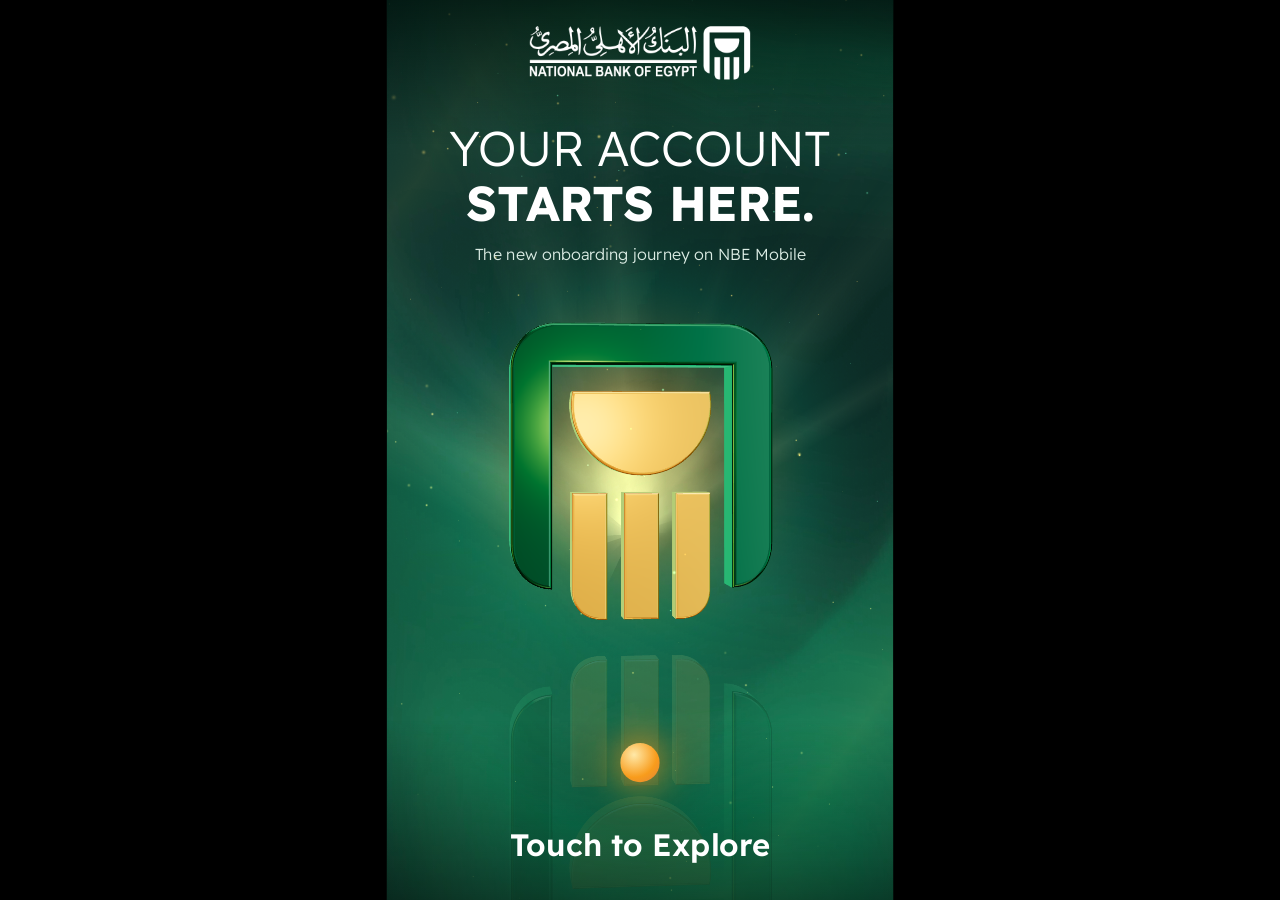
==== index.html @ 0a158e61 "Add files via upload" ====
<!doctype html>
<html lang="en" dir="ltr">
<head>
<meta charset="utf-8">
<title>NBE at ICT 2026</title>
<link rel="icon" type="image/png" href="assets/img/favicon.png">
<meta name="viewport" content="width=device-width, initial-scale=1, maximum-scale=1, user-scalable=no">
<link rel="stylesheet" href="css/app.css">
</head>
<body data-stage="boot">
<div id="stage">
  <canvas id="gl" aria-hidden="true"></canvas>
  <div id="vignette" aria-hidden="true"></div>

  <!-- Fallback emblem, used only when WebGL is unavailable -->
  <div id="flatEmblem" aria-hidden="true"></div>

  <!-- 1. ATTRACT -->
  <section id="attract" class="layer">
    <h1 class="mega" id="attractTitle"></h1>
    <p class="attract-sub" id="attractSub"></p>
    <div class="touch">
      <div class="touch-ring"><i></i><i></i><i></i><b></b></div>
      <div class="touch-label" id="attractCta"></div>
    </div>
  </section>

  <!-- 2. WELCOME -->
  <section id="welcome" class="layer">
    <h1 class="mega" id="welcomeTitle"></h1>
    <p class="lede" id="welcomeSub"></p>
    <button class="cta-gold" id="getStarted" type="button"><span id="getStartedLabel"></span><svg viewBox="0 0 24 24" class="flip" aria-hidden="true"><path d="M9 4l8 8-8 8" fill="none" stroke="currentColor" stroke-width="2.6" stroke-linecap="round" stroke-linejoin="round"/></svg></button>
  </section>

  <!-- 3. ONBOARDING: caption and journey track around the phone -->
  <section id="onboard" class="layer">
    <img id="flyer" alt="" aria-hidden="true">
    <div class="caption"><h2 id="capTitle"></h2></div>
    <div class="track-wrap">
      <div class="track" id="track"><div class="track-fill" id="trackFill"></div></div>
      <div class="track-note"><span class="tap-dot"></span><span id="trackHint"></span><em id="trackDemo"></em></div>
    </div>
  </section>

  <!-- The one phone that travels through Welcome and Onboarding -->
  <div id="phoneRig" aria-live="polite">
    <div id="phoneTilt">
      <div class="phone">
        <i class="side-btn a"></i><i class="side-btn b"></i><i class="side-btn c"></i>
        <div class="screen">
          <div class="screen-scale" id="screen">
            <div class="views" id="views"></div>
            <div class="statusbar" id="statusbar" dir="ltr">
              <span>9:41</span>
              <svg viewBox="0 0 68 14" aria-hidden="true"><g fill="currentColor"><rect x="0" y="9" width="3" height="4" rx="1"/><rect x="5" y="6.5" width="3" height="6.5" rx="1"/><rect x="10" y="4" width="3" height="9" rx="1"/><rect x="15" y="1" width="3" height="12" rx="1"/><path d="M31 3.2c2.3 0 4.4.9 6 2.4l1.2-1.3A10.4 10.4 0 0 0 31 1.4c-2.8 0-5.3 1.1-7.2 2.9L25 5.6a8.7 8.7 0 0 1 6-2.4zm0 3.7c1.3 0 2.5.5 3.4 1.3l1.2-1.3A6.8 6.8 0 0 0 31 5.1c-1.8 0-3.4.7-4.6 1.8l1.2 1.3c.9-.8 2.1-1.3 3.4-1.3zm0 3.5-2 2.1 2 .1 2-.1z"/><rect x="44.5" y="2" width="20" height="10.5" rx="3" fill="none" stroke="currentColor" opacity=".5"/><rect x="46" y="3.5" width="17" height="7.5" rx="1.8"/><rect x="65.5" y="5.5" width="1.5" height="3.5" rx=".7" opacity=".5"/></g></svg>
            </div>
            <div class="island"></div>
            <div class="homebar"></div>
          </div>
        </div>
      </div>
    </div>
  </div>

  <!-- 4. COMPLETION -->
  <section id="done" class="layer">
    <h1 class="mega" id="doneTitle"></h1>
    <p class="lede" id="doneSub"></p>
    <div class="qr-row" id="qrRow"></div>
    <div class="scan-label" id="doneScan"></div>
    <button class="ghost-btn" id="restart" type="button">
      <svg viewBox="0 0 48 48" class="timer" aria-hidden="true"><circle cx="24" cy="24" r="21"/><circle id="restartRing" cx="24" cy="24" r="21" pathLength="100"/></svg>
      <span id="restartLabel"></span>
    </button>
  </section>

  <!-- Persistent chrome -->
  <button id="logo" type="button" aria-label="National Bank of Egypt"></button>
  <div id="chrome">
    <button class="pill" id="langBtn" type="button"></button>
    <button class="pill" id="exitBtn" type="button"></button>
  </div>

  <!-- Inactivity -->
  <div id="idle">
    <div class="idle-ring">
      <svg viewBox="0 0 200 200" aria-hidden="true"><circle cx="100" cy="100" r="92"/><circle id="idleRing" cx="100" cy="100" r="92" pathLength="100"/></svg>
      <span id="idleCount"></span>
    </div>
    <h2 id="idleTitle"></h2>
    <p id="idleSub"></p>
  </div>

  <!-- Staff settings: hold the logo for 3 seconds -->
  <form id="admin" autocomplete="off">
    <h3>Booth settings</h3>
    <label>App Store link<input id="aApple" type="url" dir="ltr" required></label>
    <label>Google Play link<input id="aPlay" type="url" dir="ltr" required></label>
    <label>Smart link (optional: one QR that detects the phone)<input id="aSmart" type="url" dir="ltr"></label>
    <div class="row">
      <label>Idle (sec)<input id="aIdle" type="number" min="10" max="600" required></label>
      <label>Countdown (sec)<input id="aCount" type="number" min="3" max="60" required></label>
      <label>Completion (sec)<input id="aDone" type="number" min="10" max="600" required></label>
    </div>
    <div class="row">
      <label>Volume (0 to 1)<input id="aVol" type="number" min="0" max="1" step="0.05" required></label>
      <label>Start language<select id="aLang"><option value="en">English</option><option value="ar">العربية</option></select></label>
    </div>
    <div class="row actions">
      <button type="button" id="aReset">Reset to defaults</button>
      <button type="button" id="aCancel">Cancel</button>
      <button type="submit" class="primary">Save</button>
    </div>
  </form>
</div>

<script src="config.js"></script>
<script src="js/vendor/three.min.js"></script>
<script src="js/vendor/qrcode.js"></script>
<script src="js/brand-assets.js"></script>
<script src="js/background-data.js"></script>
<script src="js/i18n.js"></script>
<script src="js/scene.js"></script>
<script src="js/flow.js"></script>
<script src="js/app.js"></script>
</body>
</html>
---- css/app.css ----
@font-face { font-family: "Readex"; src: url("../assets/fonts/readex-latin.woff2") format("woff2"); font-weight: 160 700; unicode-range: U+0000-00FF, U+2000-206F, U+20AC, U+2122; font-display: block; }
@font-face { font-family: "Readex"; src: url("../assets/fonts/readex-arabic.woff2") format("woff2"); font-weight: 160 700; unicode-range: U+0600-06FF, U+0750-077F, U+200C-200E, U+FB50-FDFF, U+FE70-FEFF; font-display: block; }

:root {
  --green: #00643E; --green-brand: #006241; --orange: #F89C1C; --gold-a: #F7D44F; --gold-b: #E0823A;
  --ink: #333333; --grey: #727272; --line: #E4E4E4; --soft: #FAF8F5; --blue: #0076CB;
  --deep: #01140E; --cream: #FFF4DF;
  --ease: cubic-bezier(.2, .8, .2, 1); --ease-io: cubic-bezier(.76, 0, .24, 1); --spring: cubic-bezier(.3, 1.45, .45, 1);
}
* { box-sizing: border-box; margin: 0; padding: 0; -webkit-tap-highlight-color: transparent; }
html, body { width: 100%; height: 100%; overflow: hidden; background: #000; touch-action: manipulation; user-select: none; -webkit-user-select: none; -webkit-touch-callout: none; }
body { font-family: "Gill Sans", "Gill Sans MT", "Readex", "Segoe UI", system-ui, sans-serif; color: #fff; }
button { font: inherit; color: inherit; background: none; border: 0; cursor: pointer; touch-action: manipulation; }
img { display: block; -webkit-user-drag: none; }
svg { display: block; }
[dir="rtl"] .flip { transform: scaleX(-1); }

#stage { position: absolute; left: 0; top: 0; width: 1080px; height: 1920px; overflow: hidden; transform-origin: 0 0; background: var(--deep) url("../assets/img/background.webp") center / cover no-repeat; }
#gl { position: absolute; inset: 0; width: 1080px; height: 1920px; z-index: 0; }
#vignette { position: absolute; z-index: 1; inset: 0; pointer-events: none; background: linear-gradient(#01140ecc 0, transparent 16%, transparent 80%, #01140ea8 100%); }
.layer { position: absolute; z-index: 3; inset: 0; opacity: 0; visibility: hidden; transition: opacity .7s, visibility 0s .7s; }
.nbe-logo .m-word { fill: #fff; } .nbe-logo .m-arch, .nbe-mark .m-arch { fill: #fff; }

/* Shared type */
.mega { font-weight: 600; line-height: 1.04; text-align: center; }
[dir="rtl"] .mega { letter-spacing: 0; line-height: 1.26; }
.line { display: block; overflow: hidden; padding: .06em .08em .12em; margin-bottom: -.1em; }
[dir="rtl"] .line { padding: .12em .08em .2em; margin-bottom: -.2em; }
.line > span { display: block; transform: translateY(115%); }
.line:nth-child(2) > span { background: linear-gradient(100deg, var(--gold-a), var(--orange) 55%, var(--gold-b)); -webkit-background-clip: text; background-clip: text; color: transparent; padding-bottom: .06em; }
.in .line > span, body[data-stage="welcome"] #welcome .line > span, body[data-stage="done"] #done .line > span { transform: none; transition: transform 1.1s var(--ease); }
.line:nth-child(2) > span { transition-delay: .12s !important; }
#attract .mega, #welcome .mega { text-transform: uppercase; letter-spacing: .01em; }
#attract .line:nth-child(1) > span, #welcome .line:nth-child(1) > span { font-weight: 300; }
#attract .line:nth-child(2) > span, #welcome .line:nth-child(2) > span { font-weight: 700; }
.lede { font-size: 40px; font-weight: 300; line-height: 1.4; text-align: center; color: #e7f2ec; }

/* Chrome */
#logo { position: absolute; left: 50%; top: 56px; width: 470px; transform: translateX(-50%); transition: all .9s var(--ease-io); z-index: 20; padding: 0; }
#logo img { width: 100%; height: auto; }
body:not([data-stage="attract"]):not([data-stage="boot"]) #logo { top: 44px; left: 56px; width: 300px; transform: none; }
html[dir="rtl"] body:not([data-stage="attract"]):not([data-stage="boot"]) #logo { left: calc(100% - 356px); }
body[data-stage="done"] #logo { opacity: 1; }
#chrome { position: absolute; top: 44px; inset-inline-end: 48px; display: flex; gap: 14px; z-index: 20; opacity: 0; pointer-events: none; transition: opacity .6s; }
body[data-stage="welcome"] #chrome, body[data-stage="onboard"] #chrome, body[data-stage="done"] #chrome { opacity: 1; pointer-events: auto; }
body[data-stage="done"] #exitBtn { display: none; }
body.en-only #langBtn, body.en-only #admin label:has(#aLang) { display: none; }
.pill { min-width: 112px; height: 80px; padding: 0 30px; border-radius: 40px; font-size: 28px; font-weight: 400; background: rgba(255, 255, 255, .1); border: 1.5px solid rgba(255, 255, 255, .28); backdrop-filter: blur(14px); transition: transform .2s var(--ease), background .2s; }
.pill:active { transform: scale(.94); background: rgba(255, 255, 255, .24); }

/* 1 Attract */
body[data-stage="attract"] #attract { opacity: 1; visibility: visible; transition: opacity 1s; cursor: pointer; }
body.flying #attract > *, body.flying #logo { opacity: 0; transition: opacity .5s; }
#attract .mega { position: absolute; left: 0; right: 0; top: 256px; font-size: 104px; letter-spacing: -1px; }
#attract .line:nth-child(2) > span, #welcome .line:nth-child(2) > span { font-weight: 700; background: none; color: #fff; }
[dir="rtl"]#attract .mega { font-size: 132px; top: 190px; }
.attract-sub { position: absolute; left: 60px; right: 60px; top: 520px; text-align: center; font-size: 34px; font-weight: 300; color: #dbece4; opacity: 0; }
.in .attract-sub { opacity: 1; transition: opacity 1s .55s; }
.touch { position: absolute; left: 0; right: 0; bottom: 76px; display: flex; flex-direction: column; align-items: center; }
.touch-ring { position: relative; width: 196px; height: 196px; }
.touch-ring b { position: absolute; inset: 56px; border-radius: 50%; background: radial-gradient(circle at 35% 30%, #FFE9A8, var(--orange) 60%, var(--gold-b)); box-shadow: 0 0 70px 16px rgba(248, 156, 28, .55); animation: core 2.6s ease-in-out infinite; }
.touch-ring i { position: absolute; inset: 0; border-radius: 50%; border: 2.5px solid rgba(255, 214, 140, .8); animation: ripple 3s var(--ease) infinite; opacity: 0; }
.touch-ring i:nth-child(2) { animation-delay: 1s; } .touch-ring i:nth-child(3) { animation-delay: 2s; }
@keyframes ripple { 0% { transform: scale(.32); opacity: 0; } 18% { opacity: .95; } 100% { transform: scale(1.7); opacity: 0; } }
@keyframes core { 0%, 100% { transform: scale(1); } 50% { transform: scale(.86); } }
.touch-label { margin-top: 36px; font-size: 66px; font-weight: 600; }
[dir="rtl"] .touch-label { letter-spacing: 0; }

/* 2 Welcome */
body[data-stage="welcome"] #welcome { opacity: 1; visibility: visible; transition: opacity .9s .15s; }
#welcome .mega { position: absolute; left: 30px; right: 30px; top: 196px; font-size: 104px; letter-spacing: -1px; white-space: nowrap; }
[dir="rtl"]#welcome .mega { font-size: 92px; top: 196px; }
#welcome .lede { position: absolute; left: 110px; right: 110px; top: 480px; opacity: 0; transform: translateY(24px); transition: all .9s var(--ease) .3s; }
body[data-stage="welcome"] #welcome .lede { opacity: 1; transform: none; }
.cta-gold { position: absolute; left: 50%; top: 660px; width: 560px; height: 136px; margin-left: -280px; border-radius: 68px; display: flex; align-items: center; justify-content: center; gap: 22px; color: #fff; font-size: 50px; font-weight: 600; background: linear-gradient(100deg, var(--gold-a), var(--orange) 60%, var(--gold-b)); box-shadow: 0 26px 70px -12px rgba(248, 156, 28, .7), inset 0 2px 0 rgba(255, 255, 255, .55); overflow: hidden; z-index: 8; opacity: 0; transform: translateY(40px) scale(.9); transition: opacity .7s .45s, transform .9s var(--spring) .45s; }
body[data-stage="welcome"] .cta-gold { opacity: 1; transform: none; }
.cta-gold:active { transform: scale(.96) !important; transition: transform .15s; }
.cta-gold::after { content: ""; position: absolute; top: -40%; bottom: -40%; width: 90px; left: -30%; background: rgba(255, 255, 255, .55); filter: blur(16px); transform: skewX(-20deg); animation: sheen 3.6s ease-in-out infinite; }
@keyframes sheen { 0%, 55% { left: -30%; } 100% { left: 125%; } }
.cta-gold svg { width: 50px; height: 50px; }

/* The phone */
#phoneRig { position: absolute; left: 215px; top: 272px; width: 650px; height: 1376px; transform-style: preserve-3d; z-index: 6; transition: transform 1.25s var(--ease-io), opacity .7s; will-change: transform; transform: perspective(2600px) translate3d(0, 1900px, 0) rotateX(32deg); opacity: 0; pointer-events: none; }
body[data-stage="welcome"] #phoneRig { opacity: 1; transform: perspective(2600px) translate3d(0, 610px, -80px) rotateX(16deg) rotateY(-17deg) rotateZ(5deg) scale(.86); }
html[dir="rtl"] body[data-stage="welcome"] #phoneRig { transform: perspective(2600px) translate3d(0, 610px, -80px) rotateX(16deg) rotateY(17deg) rotateZ(-5deg) scale(.86); }
body[data-stage="onboard"] #phoneRig { opacity: 1; transform: perspective(2600px); pointer-events: auto; }
body[data-stage="done"] #phoneRig { opacity: 0; transform: perspective(2600px) translate3d(0, -600px, -900px) rotateX(-14deg) scale(.3); transition: transform 1s var(--ease-io), opacity .55s .35s; }
#phoneTilt { width: 100%; height: 100%; transform: rotateX(var(--rx, 0deg)) rotateY(var(--ry, 0deg)); transform-style: preserve-3d; transition: transform .8s var(--ease); }
.phone { position: relative; width: 650px; height: 1376px; padding: 14px; border-radius: 104px; background: linear-gradient(135deg, #2c6a50, #0a3323 22%, #06281b 60%, #1b5a42); box-shadow: 0 0 0 2px rgba(255, 255, 255, .17) inset, 0 0 0 5px #021a10 inset, 0 70px 150px -30px #000e, 0 0 130px rgba(0, 180, 120, .22), 0 0 60px rgba(248, 156, 28, .1); }
.side-btn { position: absolute; width: 6px; border-radius: 4px; background: linear-gradient(#2c6a50, #0a3323); }
.side-btn.a { left: -5px; top: 300px; height: 96px; } .side-btn.b { left: -5px; top: 420px; height: 96px; } .side-btn.c { right: -5px; top: 356px; height: 150px; }
.screen { width: 622px; height: 1348px; border-radius: 90px; overflow: hidden; background: #fff; position: relative; }
.screen-scale { position: absolute; left: 0; top: 0; width: 375px; height: 812px; transform: scale(1.6587); transform-origin: 0 0; color: var(--ink); font-size: 14px; font-weight: 300; overflow: hidden; background: #fff; }

.statusbar { position: absolute; left: 0; right: 0; top: 0; height: 44px; padding: 0 27px 0 28px; display: flex; align-items: center; justify-content: space-between; font-size: 15px; font-weight: 600; color: #222; z-index: 30; pointer-events: none; transition: color .4s; }
.statusbar svg { width: 68px; height: 14px; }
.statusbar.light { color: #fff; }
.island { position: absolute; left: 50%; top: 11px; width: 92px; height: 25px; margin-left: -46px; border-radius: 16px; background: #000; z-index: 31; pointer-events: none; }
.homebar { position: absolute; left: 50%; bottom: 7px; width: 144px; height: 5px; margin-left: -72px; border-radius: 3px; background: #2b2b2b; z-index: 30; pointer-events: none; }

.views { position: absolute; inset: 0; overflow: hidden; }
.view { position: absolute; inset: 0; background: #fff; }
.view.entering { animation: vIn .62s var(--ease-io) both; z-index: 2; box-shadow: 0 0 40px #0003; }
.view.leaving { animation: vOut .62s var(--ease-io) both; z-index: 1; pointer-events: none; }
@keyframes vIn { from { transform: translateX(var(--in)); } to { transform: none; } }
@keyframes vOut { to { transform: translateX(var(--out)); filter: brightness(.82); } }
.view.entering .ill, .view.entering .card-wrap { animation: illIn .9s var(--spring) .18s both; }
@keyframes illIn { from { transform: translateY(18px) scale(.72) rotate(-4deg); opacity: 0; } to { transform: none; opacity: 1; } }

/* In-phone components, measured from the design */
.scr { position: absolute; inset: 0; display: flex; flex-direction: column; background: #fff; }
.scr.tinted { background: linear-gradient(205deg, #E9F1EE 0, #F7FAF8 22%, #fff 46%, #fff 70%, #FEF5EA 100%); }
.pad { padding: 0 16px; }
.nav { height: 104px; padding: 56px 16px 0; background: #fff; flex: none; position: relative; z-index: 2; }
.nav.with-progress { height: 125px; }
.nav-row { display: flex; align-items: center; gap: 12px; position: relative; height: 36px; }
.round { width: 36px; height: 36px; border-radius: 50%; background: #fff; color: var(--orange); box-shadow: 0 2px 10px rgba(0, 0, 0, .12); display: grid; place-items: center; flex: none; position: relative; }
.round::before { content: ""; position: absolute; inset: -10px; }
.round svg { width: 21px; height: 21px; }
.round:active { transform: scale(.9); }
.nav-title { font-size: 18.5px; font-weight: 600; }
.nav-title.orange { color: var(--orange); }
.nav-title.center { position: absolute; inset-inline: 40px; text-align: center; font-size: 16.4px; font-weight: 400; }
[dir="rtl"] .nav-title { letter-spacing: 0; }
.segs { display: flex; gap: 3.5px; margin-top: 15px; }
.segs i { flex: 1; height: 3.5px; border-radius: 2px; background: #D3D3D3; }
.segs i.on { background: var(--green); }
.view.entering .segs i.on:last-of-type { transition: none; }

h3 { font-size: 19.6px; font-weight: 600; line-height: 22px; color: #333; }
[dir="rtl"] h3, [dir="rtl"] h4 { letter-spacing: 0; line-height: 1.45; }
h3.mt { margin-top: 26px; }
h3.center, .center { text-align: center; }
.sub { font-size: 14.2px; line-height: 15.500px; color: var(--grey); margin-top: 9px; font-weight: 400; }
[dir="rtl"] .sub { line-height: 1.5; }
.sub + .field { margin-top: 20px; }
.q { font-size: 14.2px; color: #333; margin: 16px 0 10px; font-weight: 400; }
[dir="rtl"] .q { letter-spacing: 0; }
.ill.start { width: 100px; height: 100px; object-fit: contain; margin: 22px 0 16px -6px; }
[dir="rtl"] .ill.start { margin: 22px -6px 16px 0; }

.btn { position: relative; width: 100%; height: 50px; flex: none; border-radius: 25px; background: var(--green); color: #fff; font-size: 15.8px; font-weight: 400; display: flex; align-items: center; justify-content: center; gap: 8px; transition: transform .16s var(--ease), background .3s, color .3s; }
[dir="rtl"] .btn { letter-spacing: 0; }
.btn:active { transform: scale(.97); }
.btn.orange { background: var(--orange); }
.btn.off { background: #F5F5F5; color: #C9C9C9; }
.btn .chev { width: 18px; height: 18px; }
.foot { position: absolute; left: 16px; right: 16px; bottom: 32px; z-index: 3; }
.foot.stack { display: flex; flex-direction: column; gap: 12px; }

.field { position: relative; width: 100%; height: 60px; border-radius: 17px; border: 1px solid var(--line); background: #fff; padding: 0 16px; display: flex; align-items: center; font-size: 14.7px; color: var(--grey); text-align: start; transition: border-color .25s, box-shadow .25s; }
.field .val { display: none; color: #222; font-size: 16.4px; font-weight: 400; }
.field.has .val { display: inline-block; }
.field.has .ph { position: absolute; top: 10px; font-size: 11.4px; }
.field.has .val { margin-top: 15px; }
[dir="rtl"] .field .val[dir="ltr"] { text-align: right; }
.field.typing { border-color: var(--green); box-shadow: 0 0 0 3px rgba(0, 100, 62, .1); }
.field.typing .val::after { content: ""; display: inline-block; width: 1.5px; height: 16px; margin-inline-start: 2px; vertical-align: -3px; background: var(--green); animation: blink .7s steps(2) infinite; }
@keyframes blink { 50% { opacity: 0; } }

.select { position: relative; width: 100%; height: 60px; margin-bottom: 15px; border-radius: 17px; border: 1px solid var(--line); background: #fff; padding: 0 16px; display: flex; align-items: center; justify-content: space-between; text-align: start; color: var(--grey); font-size: 15.8px; transition: border-color .3s, background .3s; }
.select .sel-text { display: flex; flex-direction: column; gap: 1px; }
.select .val { display: none; color: #222; font-size: 15.3px; font-weight: 400; }
.select.has .val { display: block; }
.select.has .ph { font-size: 13.1px; }
.select .down { width: 20px; height: 20px; color: #666; flex: none; }
.select.filled { border-color: var(--green); background: #F0F7F3; }

/* The glow that leads the visitor */
.hint { z-index: 2; }
.hint::after { content: ""; position: absolute; inset: -1px; border-radius: inherit; border: 1.5px solid var(--orange); pointer-events: none; animation: hint 1.7s ease-out infinite; }
@keyframes hint { 0% { box-shadow: 0 0 0 0 rgba(248, 156, 28, .75); } 70% { box-shadow: 0 0 0 12px rgba(248, 156, 28, 0); } 100% { box-shadow: 0 0 0 0 rgba(248, 156, 28, 0); } }
.btn.hint::after { border-color: rgba(255, 215, 140, .9); }

.ico { display: inline-block; flex: none; }
.ico svg { width: 100%; height: 100%; }
.link { position: relative; color: var(--green); font-size: 14.2px; font-weight: 400; display: inline-flex; align-items: center; gap: 7px; }
[dir="rtl"] .link { letter-spacing: 0; }
.link.under { text-decoration: underline; text-underline-offset: 2px; }
.link.dark { color: #333; }
.ico.sm { width: 18px; height: 18px; }

/* Login */
.login { padding: 0 16px; display: block; }
.lang-row { position: absolute; top: 57px; inset-inline-end: 16px; }
.lang-pill { height: 36px; padding: 0 13px 0 11px; border-radius: 18px; background: #fff; box-shadow: 0 2px 10px rgba(0, 0, 0, .12); display: flex; align-items: center; gap: 7px; font-size: 13.1px; color: #333; }
.lang-pill .ico { width: 24px; height: 24px; }
.brand { position: absolute; top: 128px; left: 72px; width: 232px; }
.brand .m-word, .brand .m-arch { fill: var(--green-brand) !important; }
.brand svg { width: 100%; height: auto; }
.login > .field { position: absolute; top: 212px; left: 16px; right: 16px; width: auto; }
.login > .link.start { position: absolute; top: 285px; inset-inline-start: 28px; font-size: 13.1px; }
.login > .face { position: absolute; left: 160px; top: 331px; width: 56px; height: 56px; color: var(--green); }
.login > .face svg { width: 100%; height: 100%; }
.login > .btn:nth-of-type(n) { position: absolute; left: 16px; right: 16px; width: auto; }
.login > .btn:not(.orange) { top: 398px; }
.login > .btn.orange { top: 464px; }
.login > .scan { position: absolute; top: 543px; left: 0; right: 0; justify-content: center; font-size: 15.3px; }
.scan .ico { width: 20px; height: 20px; }
.login > .dark { position: absolute; top: 610px; left: 0; right: 0; justify-content: center; font-size: 15.3px; }
.tiles { position: absolute; left: 16px; right: -60px; top: 678px; display: flex; gap: 12px; }
.tile { width: 100px; height: 100px; flex: none; border-radius: 16px; background: var(--soft); display: flex; flex-direction: column; align-items: center; justify-content: flex-start; padding-top: 14px; gap: 7px; font-size: 12px; line-height: 15px; color: #333; text-align: center; }
.tile > span:last-child { padding: 0 8px; }
.tile .ico { width: 30px; height: 30px; color: var(--green); }

/* Documents */
.docs-hero { position: relative; height: 313px; overflow: hidden; flex: none; color: #fff; }
.docs-hero img { width: 100%; height: 100%; object-fit: cover; animation: heroZoom 9s ease-out both; }
@keyframes heroZoom { from { transform: scale(1.09); } to { transform: none; } }
.docs-hero .round { position: absolute; top: 57px; inset-inline-start: 16px; }
.docs-title { position: absolute; left: 12px; right: 12px; bottom: 25px; text-align: center; font-size: 25.6px; line-height: 29px; text-shadow: 0 2px 18px #0006; }
.docs-title b { display: block; font-weight: 600; } .docs-title span { font-weight: 400; }
[dir="rtl"] .docs-title { letter-spacing: 0; line-height: 1.35; font-size: 24px; }
.doc-list { list-style: none; padding: 26px 16px 8px; flex: none; }
.doc-list li { display: flex; align-items: center; gap: 13px; height: 40px; font-size: 14.2px; color: var(--grey); animation: rowIn .6s var(--ease) calc(.25s + var(--i) * .09s) both; }
@keyframes rowIn { from { opacity: 0; transform: translateX(14px); } to { opacity: 1; transform: none; } }
.doc-list .ico { width: 30px; height: 30px; color: var(--orange); }
.docs .pad { margin-top: 14px; }
.docs .pad .btn { position: relative; }

/* Identity */
.hero.center { display: grid; place-items: center; height: 208px; }
.hero .ill { width: 170px; height: 136px; object-fit: contain; }
.seg { position: relative; height: 46px; padding: 3px; border-radius: 23px; border: 1px solid var(--line); background: var(--soft); display: flex; margin-bottom: 24px; }
.seg button { position: relative; flex: 1; font-size: 14.2px; color: var(--grey); z-index: 1; transition: color .3s; }
.seg-thumb { position: absolute; top: 3px; bottom: 3px; inset-inline-start: 3px; width: calc(50% - 3px); border-radius: 20px; background: #fff; box-shadow: 0 1px 6px #0001; transition: transform .38s var(--ease-io); }
.seg[data-on="nid"] button:nth-of-type(1), .seg[data-on="passport"] button:nth-of-type(2) { color: #222; font-weight: 400; }
.seg[data-on="passport"] .seg-thumb { transform: translateX(100%); }
[dir="rtl"] .seg[data-on="passport"] .seg-thumb { transform: translateX(-100%); }

/* Mobile */
.radio-group { margin-top: 24px; border: 1px solid var(--line); border-radius: 18px; background: #fff; overflow: hidden; }
.radio { width: 100%; height: 50px; padding: 0 16px; display: flex; align-items: center; justify-content: space-between; font-size: 14.2px; color: #333; }
.radio + .radio { border-top: 1px solid var(--line); }
.dot { width: 18px; height: 18px; border-radius: 50%; border: 1.3px solid #777; color: transparent; display: grid; place-items: center; flex: none; transition: all .25s var(--spring); background: #fff; }
.dot svg { width: 16px; height: 16px; transform: scale(.4); transition: transform .3s var(--spring); }
.on > .dot { background: var(--green); border-color: var(--green); color: #fff; }
.on > .dot svg { transform: none; }
.dot.big { width: 24px; height: 24px; } .dot.big svg { width: 20px; height: 20px; }
.dot.soft { border-color: #D8D8D8; }
.mobile-row { display: flex; gap: 6px; margin-top: 24px; transition: opacity .35s, transform .35s var(--ease); }
.mobile-row.gone { opacity: 0; transform: translateY(-10px); pointer-events: none; }
.cc { width: 90px; height: 64px; flex: none; border: 1px solid var(--line); border-radius: 17px; background: #fff; display: flex; align-items: center; justify-content: center; gap: 9px; font-size: 15.3px; font-weight: 400; color: #333; }
.cc img { width: 32px; height: 32px; border-radius: 50%; object-fit: cover; }
.mobile-row .field { height: 64px; }

/* OTP */
.otp { display: flex; justify-content: space-between; margin-top: 24px; }
.otp-box { width: 51px; height: 51px; border-radius: 12px; background: var(--soft); font-size: 24px; font-weight: 400; color: #c5c5c5; display: grid; place-items: center; transition: all .28s var(--spring); }
.otp-box.has { color: var(--green); background: #E9F3EE; transform: scale(1.05); }
.resend { margin-top: 34px; text-align: center; font-size: 14.2px; color: var(--green); }
.sms { position: absolute; left: 10px; right: 10px; top: 48px; min-height: 84px; padding: 12px 14px; border-radius: 22px; display: flex; gap: 12px; align-items: flex-start; text-align: start; background: rgba(248, 248, 248, .96); box-shadow: 0 14px 40px rgba(0, 0, 0, .28), 0 0 0 1.500px var(--orange); z-index: 10; transform: translateY(-150px); opacity: 0; transition: transform .6s var(--spring), opacity .3s; pointer-events: none; }
.sms.show { transform: none; opacity: 1; pointer-events: auto; animation: smsGlow 1.7s ease-out .6s infinite; }
@keyframes smsGlow { 0% { box-shadow: 0 14px 40px rgba(0, 0, 0, .28), 0 0 0 1.500px var(--orange), 0 0 0 0 rgba(248, 156, 28, .7); } 80%, 100% { box-shadow: 0 14px 40px rgba(0, 0, 0, .28), 0 0 0 1.500px var(--orange), 0 0 0 12px rgba(248, 156, 28, 0); } }
.sms-icon { width: 38px; height: 38px; flex: none; }
.sms-icon img { width: 100%; height: 100%; object-fit: contain; }
.sms-text { flex: 1; display: flex; flex-direction: column; gap: 1px; font-size: 13.6px; color: #333; line-height: 1.32; }
.sms-text b { font-weight: 600; display: flex; justify-content: space-between; }
.sms-text em { font-style: normal; font-size: 11.4px; color: #888; font-weight: 400; }
.sms-text bdi { font-weight: 600; color: var(--green); }
.sms-text u { text-decoration: none; color: var(--orange); font-weight: 400; font-size: 12.5px; margin-top: 2px; }

/* Bank */
.long .scroller { flex: 1; overflow-y: auto; overflow-x: hidden; position: relative; -webkit-overflow-scrolling: touch; touch-action: pan-y; scrollbar-width: none; }
.long .scroller::-webkit-scrollbar { display: none; }
.long .ill.start { margin-bottom: 12px; }
.end { text-align: end; margin: -6px 12px 28px; }
.mid { display: flex; justify-content: center; margin: 2px 0 20px; }
.mini { position: relative; height: 32px; padding: 0 14px 0 10px; border-radius: 16px; background: var(--orange); color: #fff; font-size: 13.6px; display: flex; align-items: center; gap: 6px; }
.mini svg { width: 18px; height: 18px; }
.long .pad .btn { margin-top: 6px; }

.sheet-wrap { position: absolute; inset: 0; z-index: 12; pointer-events: none; }
.sheet-back { position: absolute; inset: 0; background: rgba(0, 20, 12, .42); opacity: 0; transition: opacity .3s; }
.sheet { position: absolute; left: 0; right: 0; bottom: 0; padding: 12px 16px 34px; background: #fff; border-radius: 24px 24px 0 0; transform: translateY(105%); transition: transform .42s var(--ease-io); }
.sheet-wrap.open { pointer-events: auto; }
.sheet-wrap.open .sheet-back { opacity: 1; }
.sheet-wrap.open .sheet { transform: none; }
.grab { display: block; width: 44px; height: 4px; margin: 0 auto 14px; border-radius: 2px; background: #ddd; }
.sheet h5 { font-size: 17.4px; font-weight: 600; margin-bottom: 8px; color: #333; }
.sheet-opt { width: 100%; height: 56px; display: flex; justify-content: space-between; align-items: center; border-bottom: 1px solid #f0f0f0; font-size: 15.3px; color: #333; font-weight: 400; }
.sheet-opt:active { background: #F0F7F3; }
.sheet-opt:last-child { border-bottom: 0; }

/* Card */
.card-wrap { position: relative; width: 186px; margin: 20px auto 16px; border-radius: 8px; box-shadow: 0 16px 30px -10px rgba(0, 0, 0, .55); }
.card-wrap img { width: 100%; border-radius: 8px; }
.card-name { position: absolute; left: 7px; bottom: 6px; font-size: 7.1px; letter-spacing: .1em; color: #F1DCAB; font-weight: 400; }
.card-name.stamp { animation: stamp .45s var(--spring); }
@keyframes stamp { from { transform: translateY(5px); opacity: 0; } to { transform: none; opacity: 1; } }
.chips { display: flex; flex-wrap: wrap; gap: 12px; }
.chip { height: 39px; padding: 0 16px; border-radius: 20px; border: 1px solid var(--line); background: #fff; font-size: 14.2px; transition: all .25s var(--ease); color: #333; }
[dir="rtl"] .chip { letter-spacing: 0; }
.chip.on { background: #E5F0EB; border-color: #E5F0EB; color: var(--green); }
.check-row { position: relative; width: 100%; display: flex; align-items: center; gap: 14px; text-align: start; font-size: 13.6px; color: #333; min-height: 44px; border-radius: 14px; }
.check-row.phys { margin-top: 26px; }
.check-row u { display: block; color: var(--green); font-size: 12px; margin-top: 3px; }

/* Success */
.ok { position: absolute; left: 22px; right: 22px; top: 248px; display: flex; flex-direction: column; align-items: center; text-align: center; }
.ok h4 { font-size: 16.4px; font-weight: 600; color: #333; margin-top: 26px; }
.ok .sub { margin-top: 12px; }
.ok-mark { position: relative; width: 145px; height: 145px; }
.ok-ring { position: absolute; inset: 21px; width: 103px; height: 103px; fill: none; stroke: var(--green); stroke-width: 1; }
.ok-ring { inset: 15px; width: 115px; height: 115px; transform: rotate(-90deg); }
.ok-ring circle { stroke-dasharray: 100; stroke-dashoffset: 100; animation: draw 1s var(--ease-io) .1s forwards; }
.ok-disc { position: absolute; inset: 31px; border-radius: 50%; background: var(--green); transform: scale(0); animation: pop .7s var(--spring) .45s forwards; }
.ok-disc svg { width: 100%; height: 100%; fill: none; stroke: #fff; stroke-width: 4.500; stroke-linecap: round; stroke-linejoin: round; }
.ok-disc path { stroke-dasharray: 100; stroke-dashoffset: 100; animation: draw .5s ease-out .95s forwards; }
.ok-mark > i { position: absolute; left: 50%; top: 50%; width: 3.500px; height: 3.500px; margin: -1.700px; border-radius: 50%; background: var(--green); transform: rotate(var(--a)) translateY(-8px) scale(0); animation: dot 1.2s var(--ease) calc(.7s + var(--d)) forwards; }
@keyframes draw { to { stroke-dashoffset: 0; } }
@keyframes pop { to { transform: none; } }
@keyframes dot { 60% { transform: rotate(var(--a)) translateY(-78px) scale(1.2); } 100% { transform: rotate(var(--a)) translateY(-72px) scale(1); } }
.sr { margin-top: 14px; padding: 7px 14px; border-radius: 16px; background: #E6F1FA; color: var(--blue); font-size: 15.3px; font-weight: 400; animation: rowIn .6s var(--ease) 1.2s both; }

.toast { position: absolute; left: 50%; bottom: 96px; max-width: 300px; padding: 10px 18px; border-radius: 20px; transform: translateX(-50%); background: #16271f; color: #fff; font-size: 13.6px; white-space: nowrap; z-index: 20; animation: toast 1.9s var(--ease) both; }
@keyframes toast { 0% { opacity: 0; transform: translate(-50%, 10px); } 12%, 85% { opacity: 1; transform: translate(-50%, 0); } 100% { opacity: 0; transform: translate(-50%, -6px); } }

/* 3 Onboarding frame */
body[data-stage="onboard"] #onboard { opacity: 1; visibility: visible; transition: opacity .8s .35s; }
.caption { position: absolute; top: 142px; inset-inline-start: 56px; width: 700px; z-index: 5; }
.caption h2 { font-size: 58px; font-weight: 600; line-height: 1.12; }
[dir="rtl"] .caption h2 { letter-spacing: 0; line-height: 1.3; font-size: 56px; }
.caption.swap h2 { animation: capIn .8s var(--ease) both; }
@keyframes capIn { from { opacity: 0; transform: translateY(30px); clip-path: inset(0 0 100% 0); } to { opacity: 1; transform: none; clip-path: inset(-10% 0 -10% 0); } }
#flyer { position: absolute; top: 126px; inset-inline-end: 14px; width: 300px; height: 300px; object-fit: contain; z-index: 4; opacity: 0; transform: translate3d(-90px, 180px, 0) scale(.4) rotate(-14deg); filter: drop-shadow(0 34px 44px #0009); pointer-events: none; }
#flyer.show { opacity: 1; transform: none; transition: transform 1.2s var(--spring), opacity .4s; animation: bob 7s ease-in-out 1.2s infinite; }
@keyframes bob { 0%, 100% { translate: 0 0; rotate: 0deg; } 50% { translate: 0 -16px; rotate: 2.500deg; } }
.track-wrap { position: absolute; left: 56px; right: 56px; bottom: 58px; }
.track { position: relative; height: 8px; border-radius: 4px; background: rgba(255, 255, 255, .17); }
.track-fill { position: absolute; top: 0; bottom: 0; inset-inline-start: 0; min-inline-size: 8px; inline-size: 0; border-radius: 4px; background: linear-gradient(90deg, var(--gold-a), var(--orange)); box-shadow: 0 0 22px rgba(248, 156, 28, .85); transition: inline-size .9s var(--ease-io); }
[dir="rtl"] .track-fill { background: linear-gradient(-90deg, var(--gold-a), var(--orange)); }
.track-note { display: flex; align-items: center; gap: 14px; margin-top: 30px; font-size: 30px; font-weight: 400; }
.track-note em { margin-inline-start: auto; font-style: normal; font-size: 24px; font-weight: 300; color: #bcd6ca; }
.tap-dot { width: 18px; height: 18px; border-radius: 50%; background: var(--orange); box-shadow: 0 0 0 0 rgba(248, 156, 28, .8); animation: hint 1.7s ease-out infinite; }

/* 4 Completion */
body[data-stage="done"] #done { opacity: 1; visibility: visible; transition: opacity .9s .55s; }
#done .mega { position: absolute; left: 30px; right: 30px; top: 500px; font-size: 104px; }
[dir="rtl"]#done .mega { top: 480px; font-size: 96px; }
#done .lede { position: absolute; left: 80px; right: 80px; top: 745px; font-size: 38px; opacity: 0; transform: translateY(20px); }
body[data-stage="done"] #done .lede { opacity: 1; transform: none; transition: all .9s var(--ease) 1.1s; }
.qr-frame { position: absolute; left: 50%; top: 850px; width: 520px; height: 520px; margin-left: -260px; padding: 26px; opacity: 0; transform: perspective(1800px) translateY(70px) scale(.85) rotateX(24deg); }
body[data-stage="done"] .qr-frame { opacity: 1; transform: none; transition: all 1.1s var(--spring) 1.25s; }
.qr { width: 100%; height: 100%; border-radius: 34px; overflow: hidden; background: #fff; box-shadow: 0 34px 90px -16px rgba(0, 0, 0, .7), 0 0 90px rgba(248, 156, 28, .34); }
.qr svg { width: 100%; height: 100%; }
.qr-frame .c { position: absolute; width: 84px; height: 84px; border: 7px solid var(--orange); }
.qr-frame .tl { left: 0; top: 0; border-right: 0; border-bottom: 0; border-radius: 44px 0 0 0; }
.qr-frame .tr { right: 0; top: 0; border-left: 0; border-bottom: 0; border-radius: 0 44px 0 0; }
.qr-frame .bl { left: 0; bottom: 0; border-right: 0; border-top: 0; border-radius: 0 0 0 44px; }
.qr-frame .br { right: 0; bottom: 0; border-left: 0; border-top: 0; border-radius: 0 0 44px 0; }
body[data-stage="done"] .qr-frame .c { animation: corner 2.4s ease-in-out 2.4s infinite; }
@keyframes corner { 50% { scale: 1.035; } }
.beam { position: absolute; left: 30px; right: 30px; height: 120px; top: 26px; pointer-events: none; opacity: 0; background: linear-gradient(transparent, rgba(248, 156, 28, .22) 85%, rgba(248, 156, 28, .85) 100%); mix-blend-mode: multiply; }
body[data-stage="done"] .beam { animation: beam 3.2s var(--ease-io) 2.4s infinite; }
@keyframes beam { 0% { transform: translateY(-20px); opacity: 0; } 15% { opacity: 1; } 85% { opacity: 1; } 100% { transform: translateY(330px); opacity: 0; } }
.scan-label { position: absolute; left: 0; right: 0; top: 1398px; text-align: center; font-size: 52px; font-weight: 600; opacity: 0; }
[dir="rtl"] .scan-label { letter-spacing: 0; }
body[data-stage="done"] .scan-label { opacity: 1; transition: opacity .8s 1.6s; }
.ghost-btn { position: absolute; left: 50%; bottom: 110px; height: 112px; padding: 0 52px 0 28px; transform: translateX(-50%); display: flex; align-items: center; gap: 20px; border-radius: 56px; font-size: 38px; font-weight: 400; background: rgba(255, 255, 255, .09); border: 1.5px solid rgba(255, 255, 255, .28); backdrop-filter: blur(14px); opacity: 0; white-space: nowrap; }
[dir="rtl"] .ghost-btn { padding: 0 28px 0 52px; }
body[data-stage="done"] .ghost-btn { opacity: 1; transition: opacity .8s 1.9s, transform .15s; }
.ghost-btn:active { transform: translateX(-50%) scale(.96); }
.timer { width: 56px; height: 56px; transform: rotate(-90deg); fill: none; stroke-width: 4; }
.timer circle:first-child { stroke: rgba(255, 255, 255, .22); }
.timer circle:last-child { stroke: var(--orange); stroke-dasharray: 100; stroke-dashoffset: 0; stroke-linecap: round; }

/* Transitions */
#flash { position: absolute; inset: 0; background: radial-gradient(circle at 50% 46%, #fff, #FFE2AA 45%, var(--orange)); opacity: 0; pointer-events: none; z-index: 40; transition: opacity 1.1s ease-out; }
#flash.on { opacity: 1; transition: opacity .06s; }
body.lang-swap .caption, body.lang-swap #welcome .mega, body.lang-swap #done .mega { animation: fadeUp .5s var(--ease); }
@keyframes fadeUp { from { opacity: .2; } to { opacity: 1; } }

/* Idle */
#idle { position: absolute; inset: 0; z-index: 50; display: flex; flex-direction: column; align-items: center; justify-content: center; background: rgba(1, 20, 14, .86); backdrop-filter: blur(18px); opacity: 0; visibility: hidden; transition: opacity .45s, visibility 0s .45s; }
#idle.on { opacity: 1; visibility: visible; transition: opacity .45s; }
.idle-ring { position: relative; width: 300px; height: 300px; margin-bottom: 52px; }
.idle-ring svg { width: 100%; height: 100%; transform: rotate(-90deg); fill: none; stroke-width: 7; }
.idle-ring circle:first-child { stroke: rgba(255, 255, 255, .16); }
.idle-ring circle:last-child { stroke: var(--orange); stroke-dasharray: 100; stroke-linecap: round; }
.idle-ring span { position: absolute; inset: 0; display: grid; place-items: center; font-size: 120px; font-weight: 300; }
#idle h2 { font-size: 92px; font-weight: 600; }
#idle p { margin-top: 16px; font-size: 44px; font-weight: 300; color: #dbece4; }

/* Staff settings */
#admin { position: absolute; left: 90px; right: 90px; top: 480px; z-index: 60; padding: 48px; border-radius: 36px; background: #fff; color: #222; display: none; font-size: 28px; box-shadow: 0 50px 140px #000c; user-select: text; direction: ltr; }
#admin.on { display: block; }
#admin h3 { font-size: 42px; margin-bottom: 30px; line-height: 1.2; }
#admin label { display: block; flex: 1; margin-bottom: 26px; color: #555; font-size: 25px; font-weight: 300; }
#admin input, #admin select { display: block; width: 100%; height: 86px; margin-top: 10px; padding: 0 22px; border: 1.5px solid #ccc; border-radius: 16px; font: inherit; font-size: 30px; color: #111; background: #fff; }
#admin .row { display: flex; gap: 22px; }
#admin .actions { justify-content: flex-end; margin-top: 14px; }
#admin button { height: 86px; padding: 0 34px; border-radius: 43px; border: 1.5px solid #ccc; font-size: 28px; }
#admin .primary { background: var(--green); border-color: var(--green); color: #fff; }

/* No WebGL: a still composition rather than a broken one */
#flatEmblem { display: none; }
body.no-gl #gl { display: none; }
body.no-gl #flatEmblem { position: absolute; left: 50%; top: 660px; width: 620px; margin-left: -310px; opacity: 0; transition: all .9s var(--ease-io); }
body.no-gl[data-stage="attract"] #flatEmblem { display: block; opacity: 1; }
body.no-gl[data-stage="done"] #flatEmblem { display: block; opacity: 1; top: 130px; width: 240px; margin-left: -120px; }
#flatEmblem svg { width: 100%; }
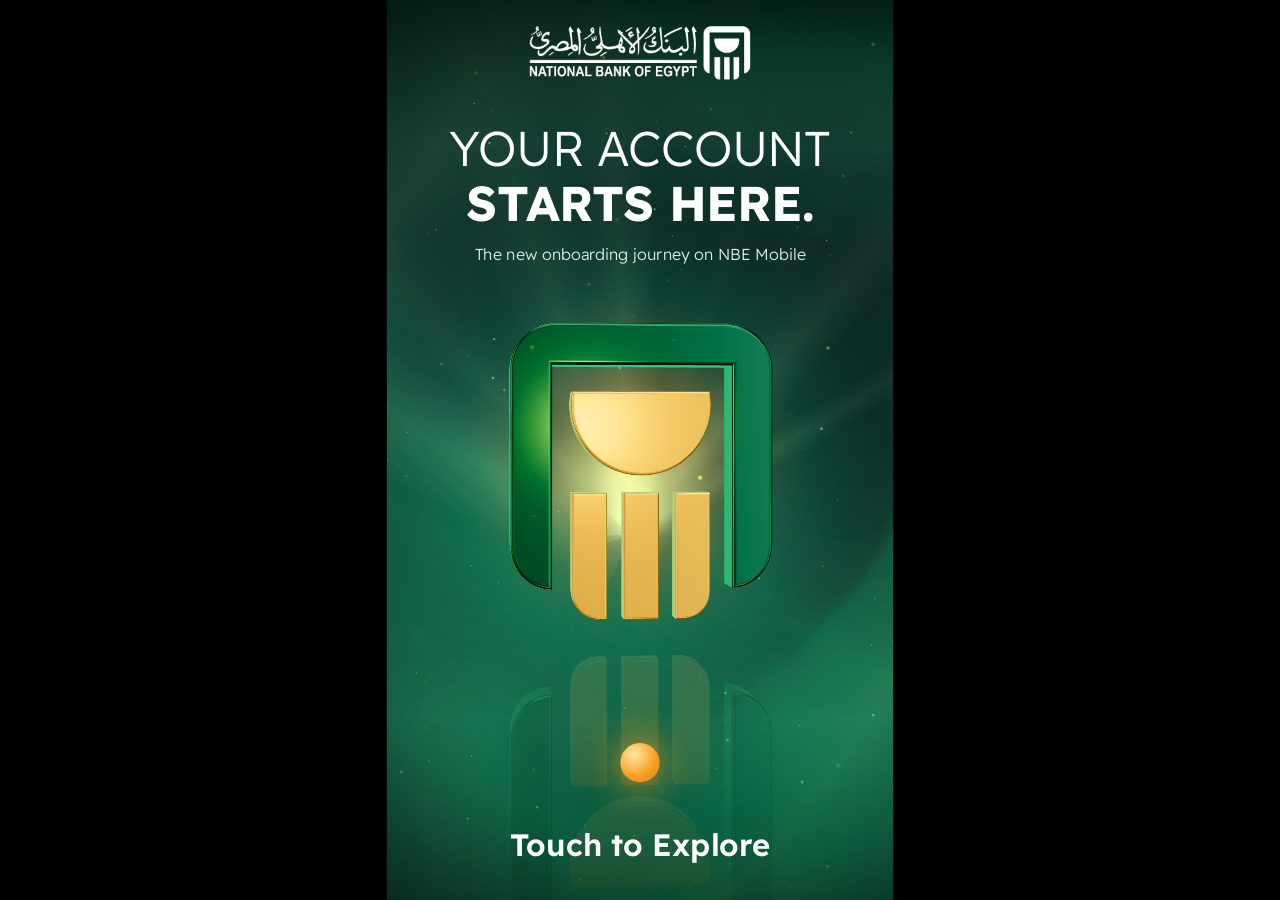
==== commit f3dfd7f7: "Add files via upload" ====
--- a/index.html
+++ b/index.html
@@ -94,9 +94,7 @@
   <!-- Staff settings: hold the logo for 3 seconds -->
   <form id="admin" autocomplete="off">
     <h3>Booth settings</h3>
-    <label>App Store link<input id="aApple" type="url" dir="ltr" required></label>
-    <label>Google Play link<input id="aPlay" type="url" dir="ltr" required></label>
-    <label>Smart link (optional: one QR that detects the phone)<input id="aSmart" type="url" dir="ltr"></label>
+    <label>QR code link<input id="aQr" type="url" dir="ltr" required></label>
     <div class="row">
       <label>Idle (sec)<input id="aIdle" type="number" min="10" max="600" required></label>
       <label>Countdown (sec)<input id="aCount" type="number" min="3" max="60" required></label>
--- a/css/app.css
+++ b/css/app.css
@@ -50,7 +50,8 @@
 
 /* 1 Attract */
 body[data-stage="attract"] #attract { opacity: 1; visibility: visible; transition: opacity 1s; cursor: pointer; }
-body.flying #attract > *, body.flying #logo { opacity: 0; transition: opacity .5s; }
+body.flying #attract .mega, body.flying #attract .attract-sub { opacity: 0; transform: translateY(-70px); transition: opacity .5s, transform .7s var(--ease-io); }
+body.flying #attract .touch { opacity: 0; transform: translateY(70px) scale(.92); transition: opacity .4s, transform .6s var(--ease-io); }
 #attract .mega { position: absolute; left: 0; right: 0; top: 256px; font-size: 104px; letter-spacing: -1px; }
 #attract .line:nth-child(2) > span, #welcome .line:nth-child(2) > span { font-weight: 700; background: none; color: #fff; }
 [dir="rtl"]#attract .mega { font-size: 132px; top: 190px; }
@@ -340,7 +341,10 @@
 [dir="rtl"]#done .mega { top: 480px; font-size: 96px; }
 #done .lede { position: absolute; left: 80px; right: 80px; top: 745px; font-size: 38px; opacity: 0; transform: translateY(20px); }
 body[data-stage="done"] #done .lede { opacity: 1; transform: none; transition: all .9s var(--ease) 1.1s; }
-.qr-frame { position: absolute; left: 50%; top: 850px; width: 520px; height: 520px; margin-left: -260px; padding: 26px; opacity: 0; transform: perspective(1800px) translateY(70px) scale(.85) rotateX(24deg); }
+.qr-row { position: absolute; left: 0; right: 0; top: 830px; display: flex; justify-content: center; gap: 44px; }
+.qr-frame { position: relative; flex: none; width: 470px; height: 470px; margin: 0; padding: 24px; opacity: 0; transform: perspective(1800px) translateY(70px) scale(.85) rotateX(24deg); }
+.qr-row.single .qr-frame { width: 520px; height: 520px; }
+.qr-frame figcaption { position: absolute; left: 0; right: 0; top: calc(100% + 8px); text-align: center; font-size: 36px; font-weight: 600; }
 body[data-stage="done"] .qr-frame { opacity: 1; transform: none; transition: all 1.1s var(--spring) 1.25s; }
 .qr { width: 100%; height: 100%; border-radius: 34px; overflow: hidden; background: #fff; box-shadow: 0 34px 90px -16px rgba(0, 0, 0, .7), 0 0 90px rgba(248, 156, 28, .34); }
 .qr svg { width: 100%; height: 100%; }
@@ -354,7 +358,7 @@
 .beam { position: absolute; left: 30px; right: 30px; height: 120px; top: 26px; pointer-events: none; opacity: 0; background: linear-gradient(transparent, rgba(248, 156, 28, .22) 85%, rgba(248, 156, 28, .85) 100%); mix-blend-mode: multiply; }
 body[data-stage="done"] .beam { animation: beam 3.2s var(--ease-io) 2.4s infinite; }
 @keyframes beam { 0% { transform: translateY(-20px); opacity: 0; } 15% { opacity: 1; } 85% { opacity: 1; } 100% { transform: translateY(330px); opacity: 0; } }
-.scan-label { position: absolute; left: 0; right: 0; top: 1398px; text-align: center; font-size: 52px; font-weight: 600; opacity: 0; }
+.scan-label { position: absolute; left: 0; right: 0; top: 1412px; text-align: center; font-size: 52px; font-weight: 600; opacity: 0; }
 [dir="rtl"] .scan-label { letter-spacing: 0; }
 body[data-stage="done"] .scan-label { opacity: 1; transition: opacity .8s 1.6s; }
 .ghost-btn { position: absolute; left: 50%; bottom: 110px; height: 112px; padding: 0 52px 0 28px; transform: translateX(-50%); display: flex; align-items: center; gap: 20px; border-radius: 56px; font-size: 38px; font-weight: 400; background: rgba(255, 255, 255, .09); border: 1.5px solid rgba(255, 255, 255, .28); backdrop-filter: blur(14px); opacity: 0; white-space: nowrap; }
@@ -366,8 +370,6 @@
 .timer circle:last-child { stroke: var(--orange); stroke-dasharray: 100; stroke-dashoffset: 0; stroke-linecap: round; }
 
 /* Transitions */
-#flash { position: absolute; inset: 0; background: radial-gradient(circle at 50% 46%, #fff, #FFE2AA 45%, var(--orange)); opacity: 0; pointer-events: none; z-index: 40; transition: opacity 1.1s ease-out; }
-#flash.on { opacity: 1; transition: opacity .06s; }
 body.lang-swap .caption, body.lang-swap #welcome .mega, body.lang-swap #done .mega { animation: fadeUp .5s var(--ease); }
 @keyframes fadeUp { from { opacity: .2; } to { opacity: 1; } }
 
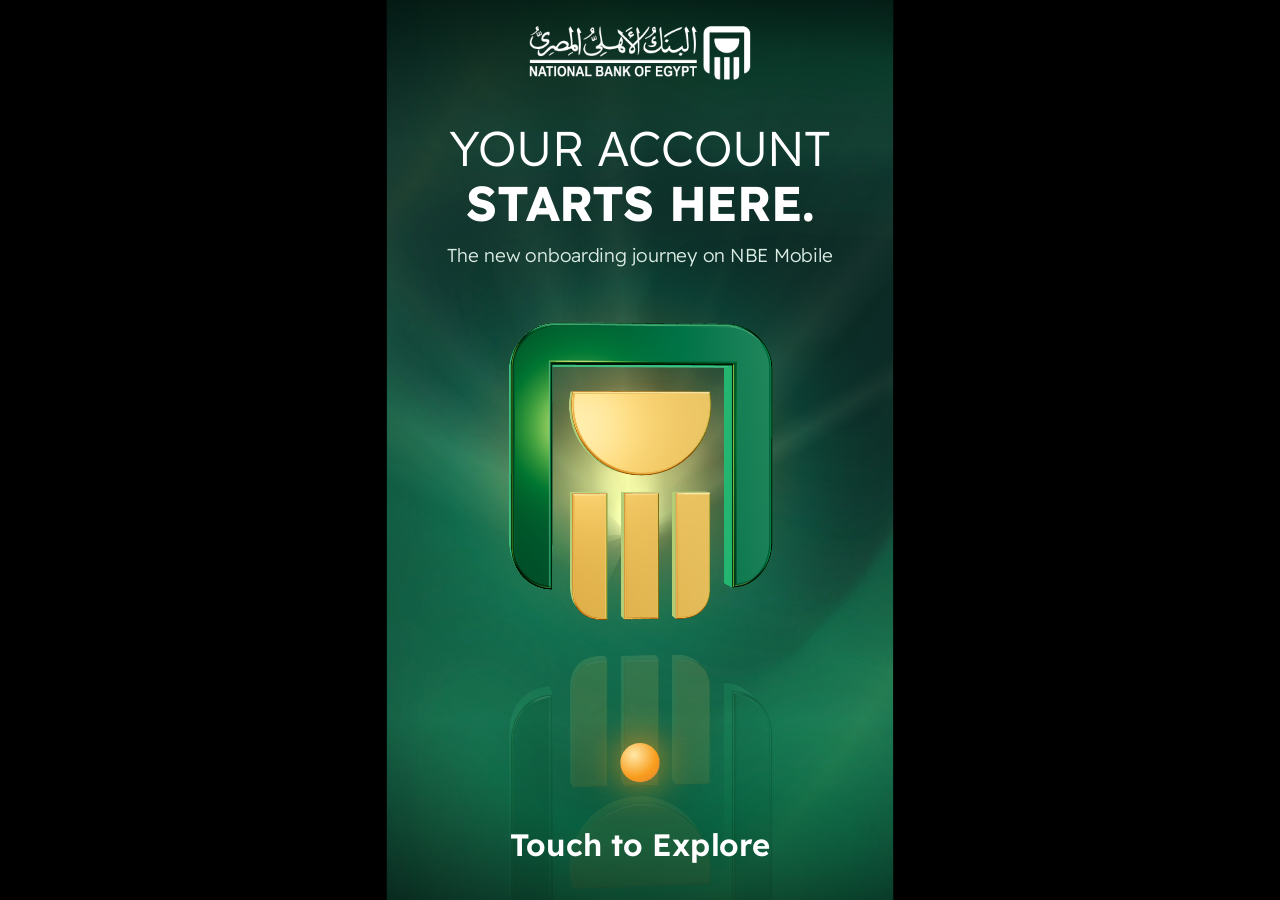
==== commit 57e614d8: "Add files via upload" ====
--- a/index.html
+++ b/index.html
@@ -5,7 +5,7 @@
 <title>NBE at ICT 2026</title>
 <link rel="icon" type="image/png" href="assets/img/favicon.png">
 <meta name="viewport" content="width=device-width, initial-scale=1, maximum-scale=1, user-scalable=no">
-<link rel="stylesheet" href="css/app.css">
+<link rel="stylesheet" href="css/app.css?v=20261030-1">
 </head>
 <body data-stage="boot">
 <div id="stage">
@@ -112,14 +112,14 @@
   </form>
 </div>
 
-<script src="config.js"></script>
-<script src="js/vendor/three.min.js"></script>
-<script src="js/vendor/qrcode.js"></script>
-<script src="js/brand-assets.js"></script>
-<script src="js/background-data.js"></script>
-<script src="js/i18n.js"></script>
-<script src="js/scene.js"></script>
-<script src="js/flow.js"></script>
-<script src="js/app.js"></script>
+<script src="config.js?v=20261030-1"></script>
+<script src="js/vendor/three.min.js?v=20261030-1"></script>
+<script src="js/vendor/qrcode.js?v=20261030-1"></script>
+<script src="js/brand-assets.js?v=20261030-1"></script>
+<script src="js/background-data.js?v=20261030-1"></script>
+<script src="js/i18n.js?v=20261030-1"></script>
+<script src="js/scene.js?v=20261030-1"></script>
+<script src="js/flow.js?v=20261030-1"></script>
+<script src="js/app.js?v=20261030-1"></script>
 </body>
 </html>
--- a/css/app.css
+++ b/css/app.css
@@ -55,7 +55,7 @@
 #attract .mega { position: absolute; left: 0; right: 0; top: 256px; font-size: 104px; letter-spacing: -1px; }
 #attract .line:nth-child(2) > span, #welcome .line:nth-child(2) > span { font-weight: 700; background: none; color: #fff; }
 [dir="rtl"]#attract .mega { font-size: 132px; top: 190px; }
-.attract-sub { position: absolute; left: 60px; right: 60px; top: 520px; text-align: center; font-size: 34px; font-weight: 300; color: #dbece4; opacity: 0; }
+.attract-sub { position: absolute; left: 60px; right: 60px; top: 518px; text-align: center; font-size: 40px; font-weight: 300; color: #dbece4; opacity: 0; }
 .in .attract-sub { opacity: 1; transition: opacity 1s .55s; }
 .touch { position: absolute; left: 0; right: 0; bottom: 76px; display: flex; flex-direction: column; align-items: center; }
 .touch-ring { position: relative; width: 196px; height: 196px; }
@@ -341,10 +341,8 @@
 [dir="rtl"]#done .mega { top: 480px; font-size: 96px; }
 #done .lede { position: absolute; left: 80px; right: 80px; top: 745px; font-size: 38px; opacity: 0; transform: translateY(20px); }
 body[data-stage="done"] #done .lede { opacity: 1; transform: none; transition: all .9s var(--ease) 1.1s; }
-.qr-row { position: absolute; left: 0; right: 0; top: 830px; display: flex; justify-content: center; gap: 44px; }
-.qr-frame { position: relative; flex: none; width: 470px; height: 470px; margin: 0; padding: 24px; opacity: 0; transform: perspective(1800px) translateY(70px) scale(.85) rotateX(24deg); }
-.qr-row.single .qr-frame { width: 520px; height: 520px; }
-.qr-frame figcaption { position: absolute; left: 0; right: 0; top: calc(100% + 8px); text-align: center; font-size: 36px; font-weight: 600; }
+.qr-row { position: absolute; left: 0; right: 0; top: 850px; display: flex; justify-content: center; }
+.qr-frame { position: relative; flex: none; width: 520px; height: 520px; margin: 0; padding: 26px; opacity: 0; transform: perspective(1800px) translateY(70px) scale(.85) rotateX(24deg); }
 body[data-stage="done"] .qr-frame { opacity: 1; transform: none; transition: all 1.1s var(--spring) 1.25s; }
 .qr { width: 100%; height: 100%; border-radius: 34px; overflow: hidden; background: #fff; box-shadow: 0 34px 90px -16px rgba(0, 0, 0, .7), 0 0 90px rgba(248, 156, 28, .34); }
 .qr svg { width: 100%; height: 100%; }
@@ -358,7 +356,7 @@
 .beam { position: absolute; left: 30px; right: 30px; height: 120px; top: 26px; pointer-events: none; opacity: 0; background: linear-gradient(transparent, rgba(248, 156, 28, .22) 85%, rgba(248, 156, 28, .85) 100%); mix-blend-mode: multiply; }
 body[data-stage="done"] .beam { animation: beam 3.2s var(--ease-io) 2.4s infinite; }
 @keyframes beam { 0% { transform: translateY(-20px); opacity: 0; } 15% { opacity: 1; } 85% { opacity: 1; } 100% { transform: translateY(330px); opacity: 0; } }
-.scan-label { position: absolute; left: 0; right: 0; top: 1412px; text-align: center; font-size: 52px; font-weight: 600; opacity: 0; }
+.scan-label { position: absolute; left: 0; right: 0; top: 1398px; text-align: center; font-size: 52px; font-weight: 600; opacity: 0; }
 [dir="rtl"] .scan-label { letter-spacing: 0; }
 body[data-stage="done"] .scan-label { opacity: 1; transition: opacity .8s 1.6s; }
 .ghost-btn { position: absolute; left: 50%; bottom: 110px; height: 112px; padding: 0 52px 0 28px; transform: translateX(-50%); display: flex; align-items: center; gap: 20px; border-radius: 56px; font-size: 38px; font-weight: 400; background: rgba(255, 255, 255, .09); border: 1.5px solid rgba(255, 255, 255, .28); backdrop-filter: blur(14px); opacity: 0; white-space: nowrap; }
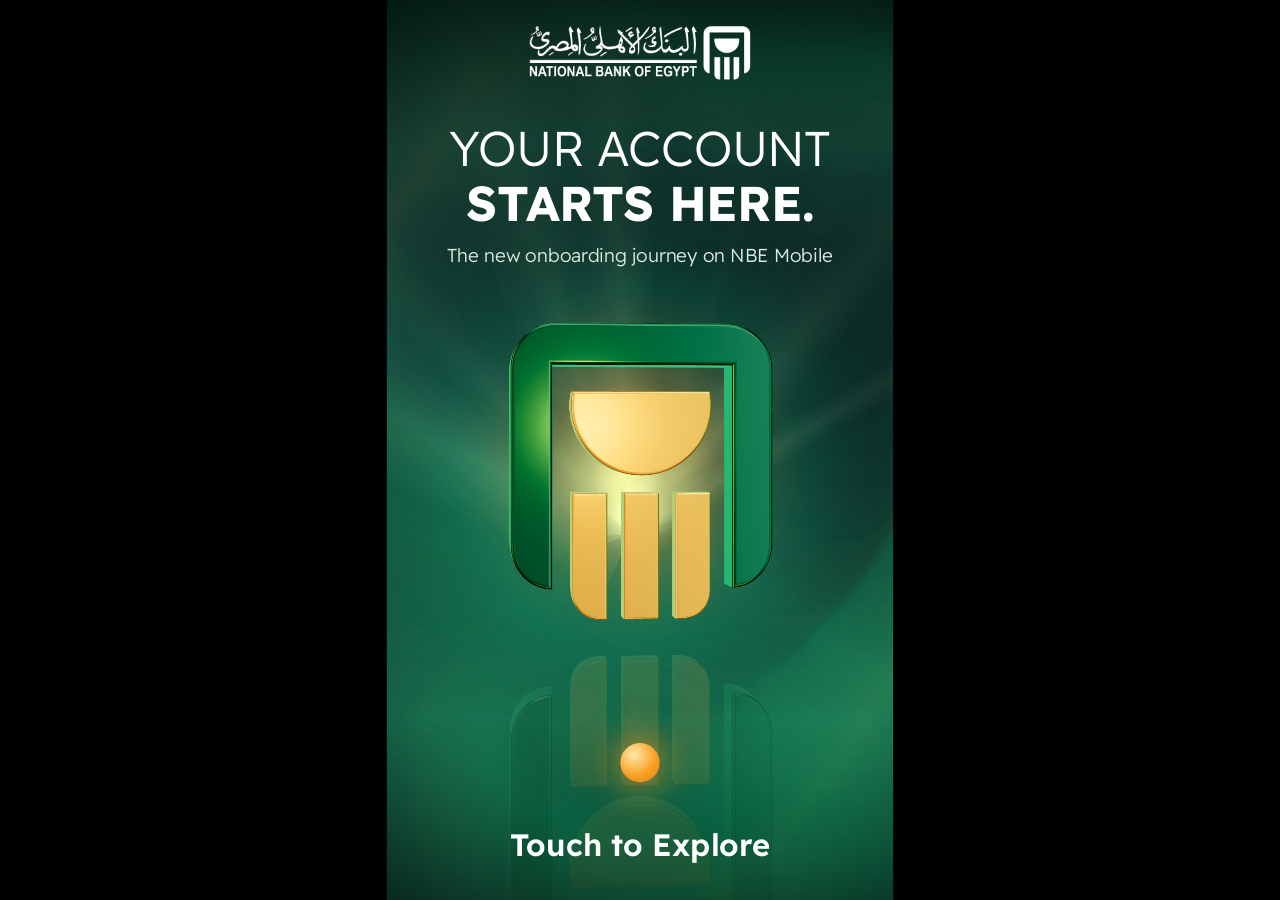
==== commit a69a508d: "Animate phone icons and restyle the final title Match the Completion title to Attract, remove the lo" ====
--- a/index.html
+++ b/index.html
@@ -5,7 +5,7 @@
 <title>NBE at ICT 2026</title>
 <link rel="icon" type="image/png" href="assets/img/favicon.png">
 <meta name="viewport" content="width=device-width, initial-scale=1, maximum-scale=1, user-scalable=no">
-<link rel="stylesheet" href="css/app.css?v=20261030-1">
+<link rel="stylesheet" href="css/app.css?v=20261030-3">
 </head>
 <body data-stage="boot">
 <div id="stage">
@@ -112,14 +112,14 @@
   </form>
 </div>
 
-<script src="config.js?v=20261030-1"></script>
-<script src="js/vendor/three.min.js?v=20261030-1"></script>
-<script src="js/vendor/qrcode.js?v=20261030-1"></script>
-<script src="js/brand-assets.js?v=20261030-1"></script>
-<script src="js/background-data.js?v=20261030-1"></script>
-<script src="js/i18n.js?v=20261030-1"></script>
-<script src="js/scene.js?v=20261030-1"></script>
-<script src="js/flow.js?v=20261030-1"></script>
-<script src="js/app.js?v=20261030-1"></script>
+<script src="config.js?v=20261030-3"></script>
+<script src="js/vendor/three.min.js?v=20261030-3"></script>
+<script src="js/vendor/qrcode.js?v=20261030-3"></script>
+<script src="js/brand-assets.js?v=20261030-3"></script>
+<script src="js/background-data.js?v=20261030-3"></script>
+<script src="js/i18n.js?v=20261030-3"></script>
+<script src="js/scene.js?v=20261030-3"></script>
+<script src="js/flow.js?v=20261030-3"></script>
+<script src="js/app.js?v=20261030-3"></script>
 </body>
 </html>
--- a/css/app.css
+++ b/css/app.css
@@ -30,8 +30,8 @@
 .line:nth-child(2) > span { background: linear-gradient(100deg, var(--gold-a), var(--orange) 55%, var(--gold-b)); -webkit-background-clip: text; background-clip: text; color: transparent; padding-bottom: .06em; }
 .in .line > span, body[data-stage="welcome"] #welcome .line > span, body[data-stage="done"] #done .line > span { transform: none; transition: transform 1.1s var(--ease); }
 .line:nth-child(2) > span { transition-delay: .12s !important; }
-#attract .mega, #welcome .mega { text-transform: uppercase; letter-spacing: .01em; }
-#attract .line:nth-child(1) > span, #welcome .line:nth-child(1) > span { font-weight: 300; }
+#attract .mega, #welcome .mega, #done .mega { text-transform: uppercase; letter-spacing: .01em; }
+#attract .line:nth-child(1) > span, #welcome .line:nth-child(1) > span, #done .line:nth-child(1) > span { font-weight: 300; }
 #attract .line:nth-child(2) > span, #welcome .line:nth-child(2) > span { font-weight: 700; }
 .lede { font-size: 40px; font-weight: 300; line-height: 1.4; text-align: center; color: #e7f2ec; }
 
@@ -41,6 +41,7 @@
 body:not([data-stage="attract"]):not([data-stage="boot"]) #logo { top: 44px; left: 56px; width: 300px; transform: none; }
 html[dir="rtl"] body:not([data-stage="attract"]):not([data-stage="boot"]) #logo { left: calc(100% - 356px); }
 body[data-stage="done"] #logo { opacity: 1; }
+body[data-stage="onboard"] #logo { opacity: 0; pointer-events: none; }
 #chrome { position: absolute; top: 44px; inset-inline-end: 48px; display: flex; gap: 14px; z-index: 20; opacity: 0; pointer-events: none; transition: opacity .6s; }
 body[data-stage="welcome"] #chrome, body[data-stage="onboard"] #chrome, body[data-stage="done"] #chrome { opacity: 1; pointer-events: auto; }
 body[data-stage="done"] #exitBtn { display: none; }
@@ -53,7 +54,7 @@
 body.flying #attract .mega, body.flying #attract .attract-sub { opacity: 0; transform: translateY(-70px); transition: opacity .5s, transform .7s var(--ease-io); }
 body.flying #attract .touch { opacity: 0; transform: translateY(70px) scale(.92); transition: opacity .4s, transform .6s var(--ease-io); }
 #attract .mega { position: absolute; left: 0; right: 0; top: 256px; font-size: 104px; letter-spacing: -1px; }
-#attract .line:nth-child(2) > span, #welcome .line:nth-child(2) > span { font-weight: 700; background: none; color: #fff; }
+#attract .line:nth-child(2) > span, #welcome .line:nth-child(2) > span, #done .line:nth-child(2) > span { font-weight: 700; background: none; color: #fff; }
 [dir="rtl"]#attract .mega { font-size: 132px; top: 190px; }
 .attract-sub { position: absolute; left: 60px; right: 60px; top: 518px; text-align: center; font-size: 40px; font-weight: 300; color: #dbece4; opacity: 0; }
 .in .attract-sub { opacity: 1; transition: opacity 1s .55s; }
@@ -314,12 +315,41 @@
 @keyframes dot { 60% { transform: rotate(var(--a)) translateY(-78px) scale(1.2); } 100% { transform: rotate(var(--a)) translateY(-72px) scale(1); } }
 .sr { margin-top: 14px; padding: 7px 14px; border-radius: 16px; background: #E6F1FA; color: var(--blue); font-size: 15.3px; font-weight: 400; animation: rowIn .6s var(--ease) 1.2s both; }
 
+/* Icons stay gently alive. The NBE logo and emblem are never animated. */
+.view { --dir: 1; }
+.view[dir="rtl"] { --dir: -1; }
+.ill, .card-wrap { animation: illFloat 5s ease-in-out infinite; }
+.view.entering .ill, .view.entering .card-wrap { animation: illIn .9s var(--spring) .18s both, illFloat 5s ease-in-out 1.1s infinite; }
+@keyframes illFloat { 50% { translate: 0 -5px; } }
+.btn .chev { animation: chevNudge 1.8s ease-in-out infinite; }
+.btn.off .chev { animation: none; }
+@keyframes chevNudge { 50% { translate: calc(var(--dir) * 4px) 0; } }
+.round svg { animation: backNudge 2.4s ease-in-out infinite; }
+@keyframes backNudge { 50% { translate: calc(var(--dir) * -2px) 0; } }
+.lang-pill .ico svg { animation: globeSpin 14s linear infinite; }
+@keyframes globeSpin { to { rotate: 1turn; } }
+.face .f-corners { transform-box: fill-box; transform-origin: center; animation: faceCorners 2.4s ease-in-out infinite; }
+@keyframes faceCorners { 50% { scale: .9; } }
+.face .f-scan { animation: faceScan 2.4s ease-in-out infinite; }
+@keyframes faceScan { 0%, 100% { translate: 0 10px; opacity: 0; } 15%, 85% { opacity: .9; } 50% { translate: 0 35px; } }
+.scan .ico { animation: iconPulse 2.6s ease-in-out infinite; }
+@keyframes iconPulse { 50% { scale: 1.14; } }
+.tile .ico { animation: iconBob 3s ease-in-out calc(var(--i) * .35s) infinite; }
+@keyframes iconBob { 0%, 60%, 100% { translate: 0 0; } 30% { translate: 0 -4px; } }
+.doc-list .ico { animation: iconTilt 4s ease-in-out calc(.9s + var(--i) * .5s) infinite; }
+@keyframes iconTilt { 0%, 40%, 100% { rotate: 0deg; scale: 1; } 12% { rotate: -9deg; scale: 1.1; } 26% { rotate: 7deg; scale: 1.1; } }
+.ico.sm { animation: pinDrop 2.2s ease-in-out infinite; }
+@keyframes pinDrop { 0%, 55%, 100% { translate: 0 0; } 25% { translate: 0 -4px; } }
+.mini svg { animation: plusTurn 4s ease-in-out infinite; }
+@keyframes plusTurn { 0%, 60%, 100% { rotate: 0deg; } 80% { rotate: 90deg; } }
+.select.hint .down { animation: iconBob 1.6s ease-in-out infinite; }
+
 .toast { position: absolute; left: 50%; bottom: 96px; max-width: 300px; padding: 10px 18px; border-radius: 20px; transform: translateX(-50%); background: #16271f; color: #fff; font-size: 13.6px; white-space: nowrap; z-index: 20; animation: toast 1.9s var(--ease) both; }
 @keyframes toast { 0% { opacity: 0; transform: translate(-50%, 10px); } 12%, 85% { opacity: 1; transform: translate(-50%, 0); } 100% { opacity: 0; transform: translate(-50%, -6px); } }
 
 /* 3 Onboarding frame */
 body[data-stage="onboard"] #onboard { opacity: 1; visibility: visible; transition: opacity .8s .35s; }
-.caption { position: absolute; top: 142px; inset-inline-start: 56px; width: 700px; z-index: 5; }
+.caption { position: absolute; top: 112px; inset-inline-start: 56px; width: 700px; z-index: 5; }
 .caption h2 { font-size: 58px; font-weight: 600; line-height: 1.12; }
 [dir="rtl"] .caption h2 { letter-spacing: 0; line-height: 1.3; font-size: 56px; }
 .caption.swap h2 { animation: capIn .8s var(--ease) both; }
@@ -337,7 +367,7 @@
 
 /* 4 Completion */
 body[data-stage="done"] #done { opacity: 1; visibility: visible; transition: opacity .9s .55s; }
-#done .mega { position: absolute; left: 30px; right: 30px; top: 500px; font-size: 104px; }
+#done .mega { position: absolute; left: 30px; right: 30px; top: 500px; font-size: 104px; letter-spacing: -1px; }
 [dir="rtl"]#done .mega { top: 480px; font-size: 96px; }
 #done .lede { position: absolute; left: 80px; right: 80px; top: 745px; font-size: 38px; opacity: 0; transform: translateY(20px); }
 body[data-stage="done"] #done .lede { opacity: 1; transform: none; transition: all .9s var(--ease) 1.1s; }
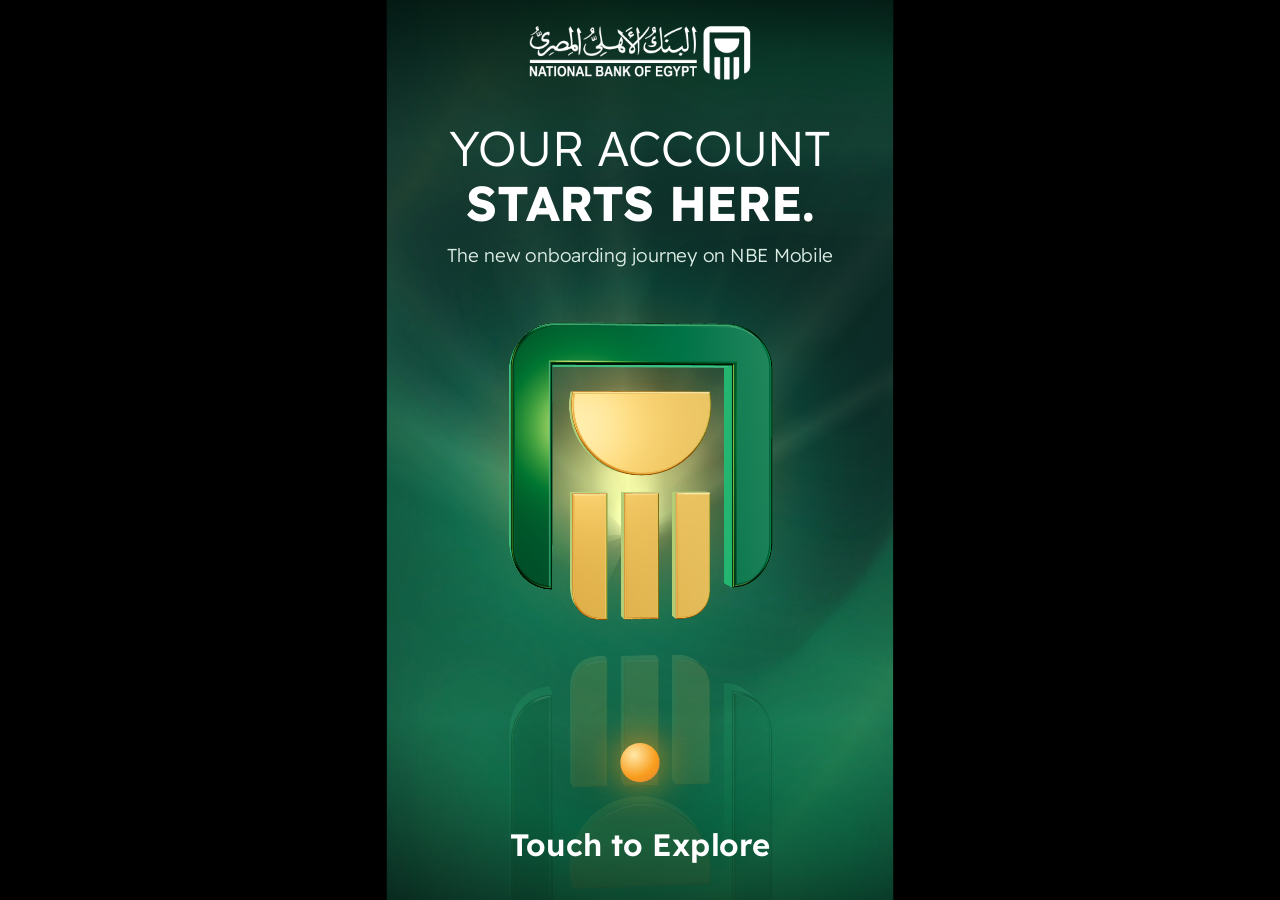
==== commit f0c2a06f: "Tuck icons behind the phone and redirect the QR before drawing Enlarge the step icons and sit them h" ====
--- a/index.html
+++ b/index.html
@@ -5,7 +5,7 @@
 <title>NBE at ICT 2026</title>
 <link rel="icon" type="image/png" href="assets/img/favicon.png">
 <meta name="viewport" content="width=device-width, initial-scale=1, maximum-scale=1, user-scalable=no">
-<link rel="stylesheet" href="css/app.css?v=20261030-3">
+<link rel="stylesheet" href="css/app.css?v=20261030-6">
 </head>
 <body data-stage="boot">
 <div id="stage">
@@ -34,13 +34,14 @@
 
   <!-- 3. ONBOARDING: caption and journey track around the phone -->
   <section id="onboard" class="layer">
-    <img id="flyer" alt="" aria-hidden="true">
     <div class="caption"><h2 id="capTitle"></h2></div>
     <div class="track-wrap">
       <div class="track" id="track"><div class="track-fill" id="trackFill"></div></div>
       <div class="track-note"><span class="tap-dot"></span><span id="trackHint"></span><em id="trackDemo"></em></div>
     </div>
   </section>
+
+  <img id="flyer" alt="" aria-hidden="true">
 
   <!-- The one phone that travels through Welcome and Onboarding -->
   <div id="phoneRig" aria-live="polite">
@@ -112,14 +113,14 @@
   </form>
 </div>
 
-<script src="config.js?v=20261030-3"></script>
-<script src="js/vendor/three.min.js?v=20261030-3"></script>
-<script src="js/vendor/qrcode.js?v=20261030-3"></script>
-<script src="js/brand-assets.js?v=20261030-3"></script>
-<script src="js/background-data.js?v=20261030-3"></script>
-<script src="js/i18n.js?v=20261030-3"></script>
-<script src="js/scene.js?v=20261030-3"></script>
-<script src="js/flow.js?v=20261030-3"></script>
-<script src="js/app.js?v=20261030-3"></script>
+<script src="config.js?v=20261030-6"></script>
+<script src="js/vendor/three.min.js?v=20261030-6"></script>
+<script src="js/vendor/qrcode.js?v=20261030-6"></script>
+<script src="js/brand-assets.js?v=20261030-6"></script>
+<script src="js/background-data.js?v=20261030-6"></script>
+<script src="js/i18n.js?v=20261030-6"></script>
+<script src="js/scene.js?v=20261030-6"></script>
+<script src="js/flow.js?v=20261030-6"></script>
+<script src="js/app.js?v=20261030-6"></script>
 </body>
 </html>
--- a/css/app.css
+++ b/css/app.css
@@ -40,8 +40,7 @@
 #logo img { width: 100%; height: auto; }
 body:not([data-stage="attract"]):not([data-stage="boot"]) #logo { top: 44px; left: 56px; width: 300px; transform: none; }
 html[dir="rtl"] body:not([data-stage="attract"]):not([data-stage="boot"]) #logo { left: calc(100% - 356px); }
-body[data-stage="done"] #logo { opacity: 1; }
-body[data-stage="onboard"] #logo { opacity: 0; pointer-events: none; }
+body[data-stage="onboard"] #logo, body[data-stage="done"] #logo { opacity: 0; pointer-events: none; }
 #chrome { position: absolute; top: 44px; inset-inline-end: 48px; display: flex; gap: 14px; z-index: 20; opacity: 0; pointer-events: none; transition: opacity .6s; }
 body[data-stage="welcome"] #chrome, body[data-stage="onboard"] #chrome, body[data-stage="done"] #chrome { opacity: 1; pointer-events: auto; }
 body[data-stage="done"] #exitBtn { display: none; }
@@ -106,8 +105,6 @@
 .view.leaving { animation: vOut .62s var(--ease-io) both; z-index: 1; pointer-events: none; }
 @keyframes vIn { from { transform: translateX(var(--in)); } to { transform: none; } }
 @keyframes vOut { to { transform: translateX(var(--out)); filter: brightness(.82); } }
-.view.entering .ill, .view.entering .card-wrap { animation: illIn .9s var(--spring) .18s both; }
-@keyframes illIn { from { transform: translateY(18px) scale(.72) rotate(-4deg); opacity: 0; } to { transform: none; opacity: 1; } }
 
 /* In-phone components, measured from the design */
 .scr { position: absolute; inset: 0; display: flex; flex-direction: column; background: #fff; }
@@ -170,9 +167,9 @@
 
 /* The glow that leads the visitor */
 .hint { z-index: 2; }
-.hint::after { content: ""; position: absolute; inset: -1px; border-radius: inherit; border: 1.5px solid var(--orange); pointer-events: none; animation: hint 1.7s ease-out infinite; }
-@keyframes hint { 0% { box-shadow: 0 0 0 0 rgba(248, 156, 28, .75); } 70% { box-shadow: 0 0 0 12px rgba(248, 156, 28, 0); } 100% { box-shadow: 0 0 0 0 rgba(248, 156, 28, 0); } }
-.btn.hint::after { border-color: rgba(255, 215, 140, .9); }
+.hint::after { content: ""; position: absolute; inset: -1px; border-radius: inherit; border: 2px solid #FFA41F; pointer-events: none; animation: hint 1.5s ease-out infinite; }
+@keyframes hint { 0% { box-shadow: 0 0 12px 3px rgba(255, 164, 31, .95), 0 0 0 0 rgba(255, 164, 31, .85); } 70% { box-shadow: 0 0 24px 8px rgba(255, 164, 31, .8), 0 0 0 15px rgba(255, 164, 31, 0); } 100% { box-shadow: 0 0 12px 3px rgba(255, 164, 31, .95), 0 0 0 15px rgba(255, 164, 31, 0); } }
+.btn.hint::after { border-color: #FFD27A; }
 
 .ico { display: inline-block; flex: none; }
 .ico svg { width: 100%; height: 100%; }
@@ -207,14 +204,13 @@
 
 /* Documents */
 .docs-hero { position: relative; height: 313px; overflow: hidden; flex: none; color: #fff; }
-.docs-hero img { width: 100%; height: 100%; object-fit: cover; animation: heroZoom 9s ease-out both; }
-@keyframes heroZoom { from { transform: scale(1.09); } to { transform: none; } }
+.docs-hero img { width: 100%; height: 100%; object-fit: cover }
 .docs-hero .round { position: absolute; top: 57px; inset-inline-start: 16px; }
 .docs-title { position: absolute; left: 12px; right: 12px; bottom: 25px; text-align: center; font-size: 25.6px; line-height: 29px; text-shadow: 0 2px 18px #0006; }
 .docs-title b { display: block; font-weight: 600; } .docs-title span { font-weight: 400; }
 [dir="rtl"] .docs-title { letter-spacing: 0; line-height: 1.35; font-size: 24px; }
 .doc-list { list-style: none; padding: 26px 16px 8px; flex: none; }
-.doc-list li { display: flex; align-items: center; gap: 13px; height: 40px; font-size: 14.2px; color: var(--grey); animation: rowIn .6s var(--ease) calc(.25s + var(--i) * .09s) both; }
+.doc-list li { display: flex; align-items: center; gap: 13px; height: 40px; font-size: 14.2px; color: var(--grey) }
 @keyframes rowIn { from { opacity: 0; transform: translateX(14px); } to { opacity: 1; transform: none; } }
 .doc-list .ico { width: 30px; height: 30px; color: var(--orange); }
 .docs .pad { margin-top: 14px; }
@@ -253,7 +249,7 @@
 .resend { margin-top: 34px; text-align: center; font-size: 14.2px; color: var(--green); }
 .sms { position: absolute; left: 10px; right: 10px; top: 48px; min-height: 84px; padding: 12px 14px; border-radius: 22px; display: flex; gap: 12px; align-items: flex-start; text-align: start; background: rgba(248, 248, 248, .96); box-shadow: 0 14px 40px rgba(0, 0, 0, .28), 0 0 0 1.500px var(--orange); z-index: 10; transform: translateY(-150px); opacity: 0; transition: transform .6s var(--spring), opacity .3s; pointer-events: none; }
 .sms.show { transform: none; opacity: 1; pointer-events: auto; animation: smsGlow 1.7s ease-out .6s infinite; }
-@keyframes smsGlow { 0% { box-shadow: 0 14px 40px rgba(0, 0, 0, .28), 0 0 0 1.500px var(--orange), 0 0 0 0 rgba(248, 156, 28, .7); } 80%, 100% { box-shadow: 0 14px 40px rgba(0, 0, 0, .28), 0 0 0 1.500px var(--orange), 0 0 0 12px rgba(248, 156, 28, 0); } }
+@keyframes smsGlow { 0% { box-shadow: 0 14px 40px rgba(0, 0, 0, .28), 0 0 0 2px #FFA41F, 0 0 12px 3px rgba(255, 164, 31, .95); } 70% { box-shadow: 0 14px 40px rgba(0, 0, 0, .28), 0 0 0 2px #FFA41F, 0 0 26px 9px rgba(255, 164, 31, .8); } 100% { box-shadow: 0 14px 40px rgba(0, 0, 0, .28), 0 0 0 2px #FFA41F, 0 0 12px 3px rgba(255, 164, 31, .95); } }
 .sms-icon { width: 38px; height: 38px; flex: none; }
 .sms-icon img { width: 100%; height: 100%; object-fit: contain; }
 .sms-text { flex: 1; display: flex; flex-direction: column; gap: 1px; font-size: 13.6px; color: #333; line-height: 1.32; }
@@ -315,46 +311,18 @@
 @keyframes dot { 60% { transform: rotate(var(--a)) translateY(-78px) scale(1.2); } 100% { transform: rotate(var(--a)) translateY(-72px) scale(1); } }
 .sr { margin-top: 14px; padding: 7px 14px; border-radius: 16px; background: #E6F1FA; color: var(--blue); font-size: 15.3px; font-weight: 400; animation: rowIn .6s var(--ease) 1.2s both; }
 
-/* Icons stay gently alive. The NBE logo and emblem are never animated. */
-.view { --dir: 1; }
-.view[dir="rtl"] { --dir: -1; }
-.ill, .card-wrap { animation: illFloat 5s ease-in-out infinite; }
-.view.entering .ill, .view.entering .card-wrap { animation: illIn .9s var(--spring) .18s both, illFloat 5s ease-in-out 1.1s infinite; }
-@keyframes illFloat { 50% { translate: 0 -5px; } }
-.btn .chev { animation: chevNudge 1.8s ease-in-out infinite; }
-.btn.off .chev { animation: none; }
-@keyframes chevNudge { 50% { translate: calc(var(--dir) * 4px) 0; } }
-.round svg { animation: backNudge 2.4s ease-in-out infinite; }
-@keyframes backNudge { 50% { translate: calc(var(--dir) * -2px) 0; } }
-.lang-pill .ico svg { animation: globeSpin 14s linear infinite; }
-@keyframes globeSpin { to { rotate: 1turn; } }
-.face .f-corners { transform-box: fill-box; transform-origin: center; animation: faceCorners 2.4s ease-in-out infinite; }
-@keyframes faceCorners { 50% { scale: .9; } }
-.face .f-scan { animation: faceScan 2.4s ease-in-out infinite; }
-@keyframes faceScan { 0%, 100% { translate: 0 10px; opacity: 0; } 15%, 85% { opacity: .9; } 50% { translate: 0 35px; } }
-.scan .ico { animation: iconPulse 2.6s ease-in-out infinite; }
-@keyframes iconPulse { 50% { scale: 1.14; } }
-.tile .ico { animation: iconBob 3s ease-in-out calc(var(--i) * .35s) infinite; }
-@keyframes iconBob { 0%, 60%, 100% { translate: 0 0; } 30% { translate: 0 -4px; } }
-.doc-list .ico { animation: iconTilt 4s ease-in-out calc(.9s + var(--i) * .5s) infinite; }
-@keyframes iconTilt { 0%, 40%, 100% { rotate: 0deg; scale: 1; } 12% { rotate: -9deg; scale: 1.1; } 26% { rotate: 7deg; scale: 1.1; } }
-.ico.sm { animation: pinDrop 2.2s ease-in-out infinite; }
-@keyframes pinDrop { 0%, 55%, 100% { translate: 0 0; } 25% { translate: 0 -4px; } }
-.mini svg { animation: plusTurn 4s ease-in-out infinite; }
-@keyframes plusTurn { 0%, 60%, 100% { rotate: 0deg; } 80% { rotate: 90deg; } }
-.select.hint .down { animation: iconBob 1.6s ease-in-out infinite; }
-
 .toast { position: absolute; left: 50%; bottom: 96px; max-width: 300px; padding: 10px 18px; border-radius: 20px; transform: translateX(-50%); background: #16271f; color: #fff; font-size: 13.6px; white-space: nowrap; z-index: 20; animation: toast 1.9s var(--ease) both; }
 @keyframes toast { 0% { opacity: 0; transform: translate(-50%, 10px); } 12%, 85% { opacity: 1; transform: translate(-50%, 0); } 100% { opacity: 0; transform: translate(-50%, -6px); } }
 
 /* 3 Onboarding frame */
 body[data-stage="onboard"] #onboard { opacity: 1; visibility: visible; transition: opacity .8s .35s; }
-.caption { position: absolute; top: 112px; inset-inline-start: 56px; width: 700px; z-index: 5; }
+#onboard { z-index: 7; pointer-events: none; } /* above the phone's shadow, without blocking its touches */
+.caption { position: absolute; left: 40px; right: 40px; top: 1664px; text-align: center; z-index: 5; }
 .caption h2 { font-size: 58px; font-weight: 600; line-height: 1.12; }
 [dir="rtl"] .caption h2 { letter-spacing: 0; line-height: 1.3; font-size: 56px; }
 .caption.swap h2 { animation: capIn .8s var(--ease) both; }
 @keyframes capIn { from { opacity: 0; transform: translateY(30px); clip-path: inset(0 0 100% 0); } to { opacity: 1; transform: none; clip-path: inset(-10% 0 -10% 0); } }
-#flyer { position: absolute; top: 126px; inset-inline-end: 14px; width: 300px; height: 300px; object-fit: contain; z-index: 4; opacity: 0; transform: translate3d(-90px, 180px, 0) scale(.4) rotate(-14deg); filter: drop-shadow(0 34px 44px #0009); pointer-events: none; }
+#flyer { position: absolute; top: 112px; left: 50%; width: 320px; height: 320px; margin-left: -160px; object-fit: contain; z-index: 5; opacity: 0; transform: translate3d(0, 130px, 0) scale(.8); filter: drop-shadow(0 22px 30px #0009); pointer-events: none; }
 #flyer.show { opacity: 1; transform: none; transition: transform 1.2s var(--spring), opacity .4s; animation: bob 7s ease-in-out 1.2s infinite; }
 @keyframes bob { 0%, 100% { translate: 0 0; rotate: 0deg; } 50% { translate: 0 -16px; rotate: 2.500deg; } }
 .track-wrap { position: absolute; left: 56px; right: 56px; bottom: 58px; }
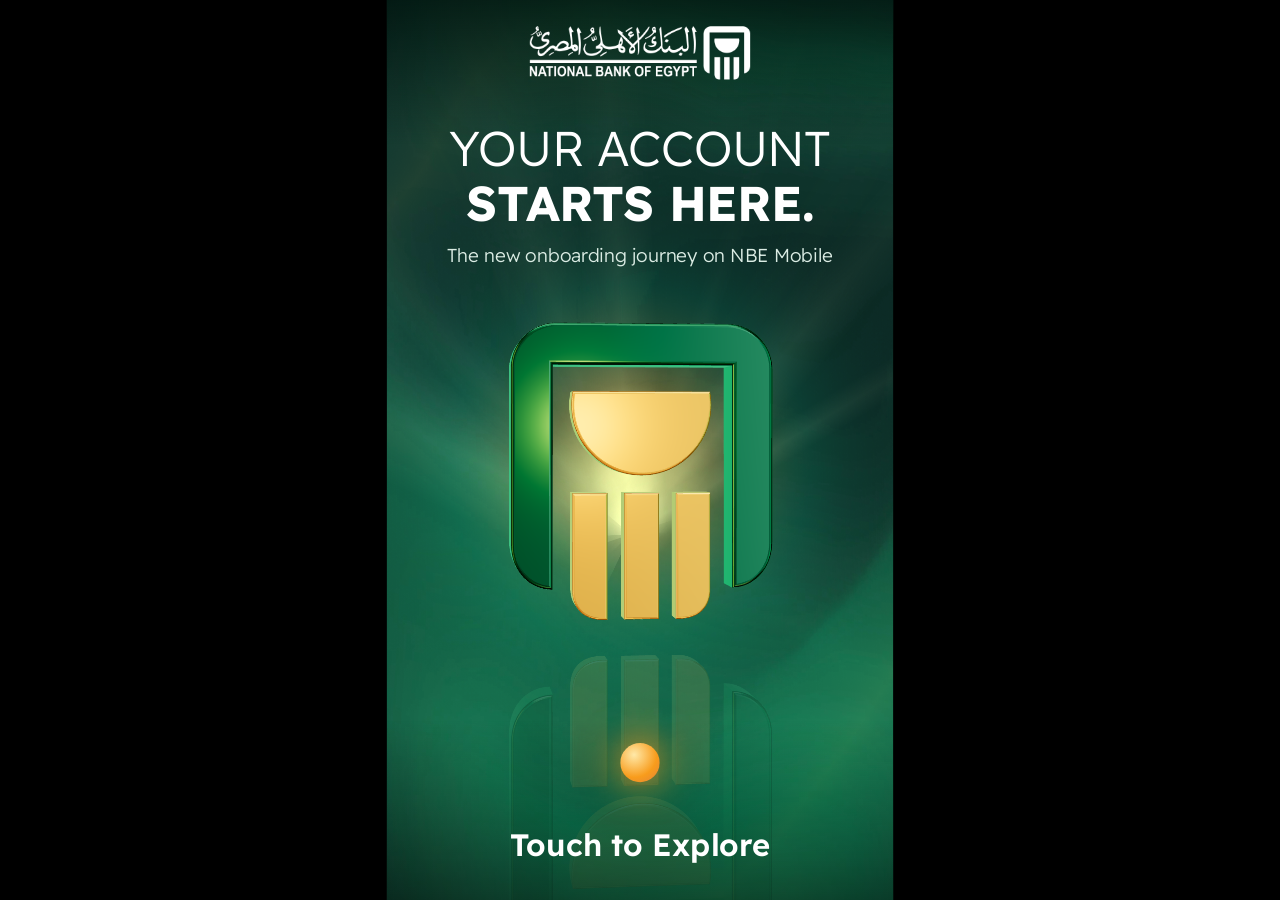
==== commit 41b624a9: "Remove the subtext from the Completion stage Co-Authored-By: Claude Opus 5.5 <noreply@anthropic.com>" ====
--- a/index.html
+++ b/index.html
@@ -5,7 +5,7 @@
 <title>NBE at ICT 2026</title>
 <link rel="icon" type="image/png" href="assets/img/favicon.png">
 <meta name="viewport" content="width=device-width, initial-scale=1, maximum-scale=1, user-scalable=no">
-<link rel="stylesheet" href="css/app.css?v=20261030-6">
+<link rel="stylesheet" href="css/app.css?v=20261030-7">
 </head>
 <body data-stage="boot">
 <div id="stage">
@@ -66,7 +66,6 @@
   <!-- 4. COMPLETION -->
   <section id="done" class="layer">
     <h1 class="mega" id="doneTitle"></h1>
-    <p class="lede" id="doneSub"></p>
     <div class="qr-row" id="qrRow"></div>
     <div class="scan-label" id="doneScan"></div>
     <button class="ghost-btn" id="restart" type="button">
@@ -113,14 +112,14 @@
   </form>
 </div>
 
-<script src="config.js?v=20261030-6"></script>
-<script src="js/vendor/three.min.js?v=20261030-6"></script>
-<script src="js/vendor/qrcode.js?v=20261030-6"></script>
-<script src="js/brand-assets.js?v=20261030-6"></script>
-<script src="js/background-data.js?v=20261030-6"></script>
-<script src="js/i18n.js?v=20261030-6"></script>
-<script src="js/scene.js?v=20261030-6"></script>
-<script src="js/flow.js?v=20261030-6"></script>
-<script src="js/app.js?v=20261030-6"></script>
+<script src="config.js?v=20261030-7"></script>
+<script src="js/vendor/three.min.js?v=20261030-7"></script>
+<script src="js/vendor/qrcode.js?v=20261030-7"></script>
+<script src="js/brand-assets.js?v=20261030-7"></script>
+<script src="js/background-data.js?v=20261030-7"></script>
+<script src="js/i18n.js?v=20261030-7"></script>
+<script src="js/scene.js?v=20261030-7"></script>
+<script src="js/flow.js?v=20261030-7"></script>
+<script src="js/app.js?v=20261030-7"></script>
 </body>
 </html>
--- a/css/app.css
+++ b/css/app.css
@@ -337,9 +337,7 @@
 body[data-stage="done"] #done { opacity: 1; visibility: visible; transition: opacity .9s .55s; }
 #done .mega { position: absolute; left: 30px; right: 30px; top: 500px; font-size: 104px; letter-spacing: -1px; }
 [dir="rtl"]#done .mega { top: 480px; font-size: 96px; }
-#done .lede { position: absolute; left: 80px; right: 80px; top: 745px; font-size: 38px; opacity: 0; transform: translateY(20px); }
-body[data-stage="done"] #done .lede { opacity: 1; transform: none; transition: all .9s var(--ease) 1.1s; }
-.qr-row { position: absolute; left: 0; right: 0; top: 850px; display: flex; justify-content: center; }
+.qr-row { position: absolute; left: 0; right: 0; top: 800px; display: flex; justify-content: center; }
 .qr-frame { position: relative; flex: none; width: 520px; height: 520px; margin: 0; padding: 26px; opacity: 0; transform: perspective(1800px) translateY(70px) scale(.85) rotateX(24deg); }
 body[data-stage="done"] .qr-frame { opacity: 1; transform: none; transition: all 1.1s var(--spring) 1.25s; }
 .qr { width: 100%; height: 100%; border-radius: 34px; overflow: hidden; background: #fff; box-shadow: 0 34px 90px -16px rgba(0, 0, 0, .7), 0 0 90px rgba(248, 156, 28, .34); }
@@ -354,7 +352,7 @@
 .beam { position: absolute; left: 30px; right: 30px; height: 120px; top: 26px; pointer-events: none; opacity: 0; background: linear-gradient(transparent, rgba(248, 156, 28, .22) 85%, rgba(248, 156, 28, .85) 100%); mix-blend-mode: multiply; }
 body[data-stage="done"] .beam { animation: beam 3.2s var(--ease-io) 2.4s infinite; }
 @keyframes beam { 0% { transform: translateY(-20px); opacity: 0; } 15% { opacity: 1; } 85% { opacity: 1; } 100% { transform: translateY(330px); opacity: 0; } }
-.scan-label { position: absolute; left: 0; right: 0; top: 1398px; text-align: center; font-size: 52px; font-weight: 600; opacity: 0; }
+.scan-label { position: absolute; left: 0; right: 0; top: 1348px; text-align: center; font-size: 52px; font-weight: 600; opacity: 0; }
 [dir="rtl"] .scan-label { letter-spacing: 0; }
 body[data-stage="done"] .scan-label { opacity: 1; transition: opacity .8s 1.6s; }
 .ghost-btn { position: absolute; left: 50%; bottom: 110px; height: 112px; padding: 0 52px 0 28px; transform: translateX(-50%); display: flex; align-items: center; gap: 20px; border-radius: 56px; font-size: 38px; font-weight: 400; background: rgba(255, 255, 255, .09); border: 1.5px solid rgba(255, 255, 255, .28); backdrop-filter: blur(14px); opacity: 0; white-space: nowrap; }
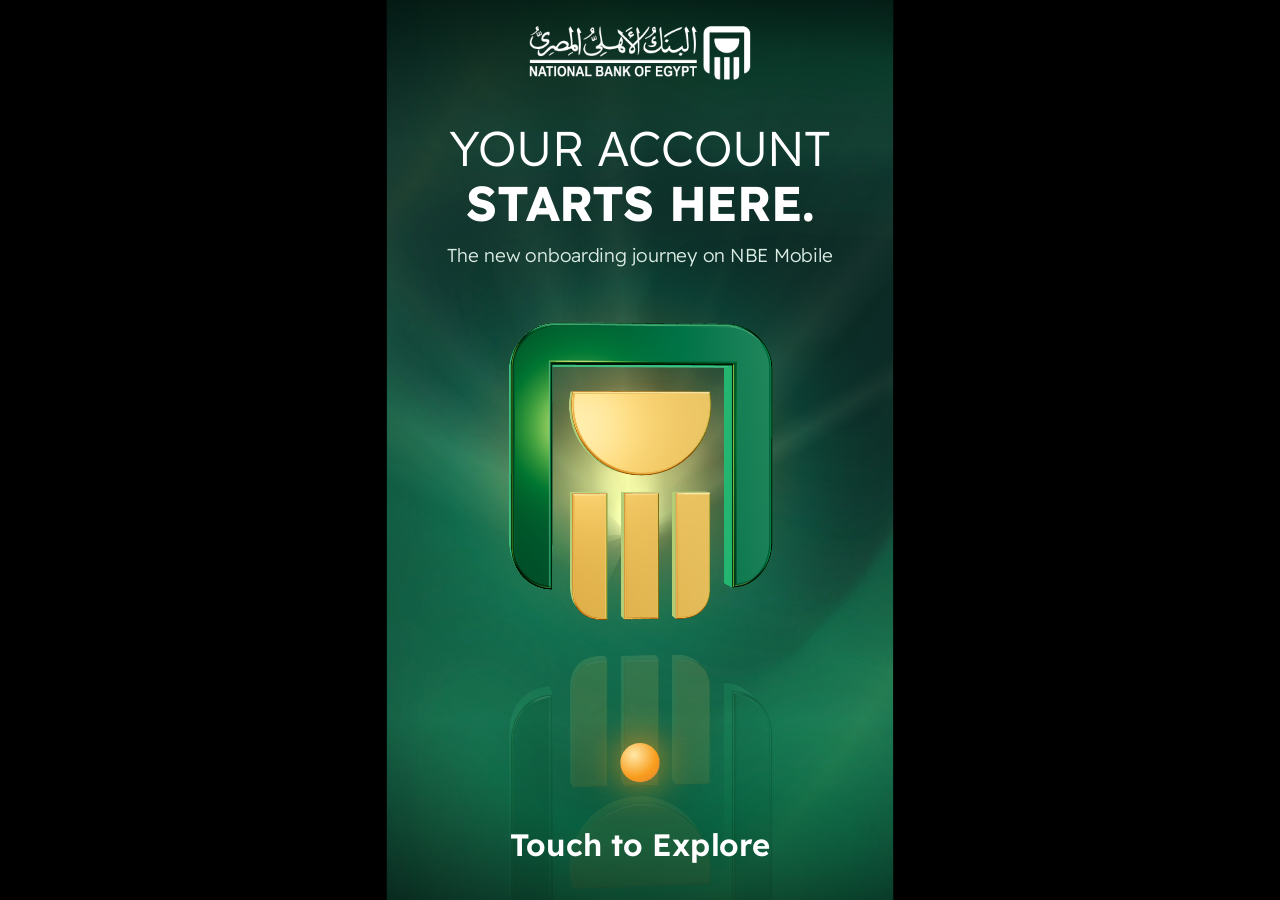
==== commit 14d59cdd: "Cut the documents icon out of its background The feathered crop left a green glow around the icon in" ====
--- a/index.html
+++ b/index.html
@@ -5,7 +5,7 @@
 <title>NBE at ICT 2026</title>
 <link rel="icon" type="image/png" href="assets/img/favicon.png">
 <meta name="viewport" content="width=device-width, initial-scale=1, maximum-scale=1, user-scalable=no">
-<link rel="stylesheet" href="css/app.css?v=20261030-7">
+<link rel="stylesheet" href="css/app.css?v=20261030-8">
 </head>
 <body data-stage="boot">
 <div id="stage">
@@ -112,14 +112,14 @@
   </form>
 </div>
 
-<script src="config.js?v=20261030-7"></script>
-<script src="js/vendor/three.min.js?v=20261030-7"></script>
-<script src="js/vendor/qrcode.js?v=20261030-7"></script>
-<script src="js/brand-assets.js?v=20261030-7"></script>
-<script src="js/background-data.js?v=20261030-7"></script>
-<script src="js/i18n.js?v=20261030-7"></script>
-<script src="js/scene.js?v=20261030-7"></script>
-<script src="js/flow.js?v=20261030-7"></script>
-<script src="js/app.js?v=20261030-7"></script>
+<script src="config.js?v=20261030-8"></script>
+<script src="js/vendor/three.min.js?v=20261030-8"></script>
+<script src="js/vendor/qrcode.js?v=20261030-8"></script>
+<script src="js/brand-assets.js?v=20261030-8"></script>
+<script src="js/background-data.js?v=20261030-8"></script>
+<script src="js/i18n.js?v=20261030-8"></script>
+<script src="js/scene.js?v=20261030-8"></script>
+<script src="js/flow.js?v=20261030-8"></script>
+<script src="js/app.js?v=20261030-8"></script>
 </body>
 </html>
